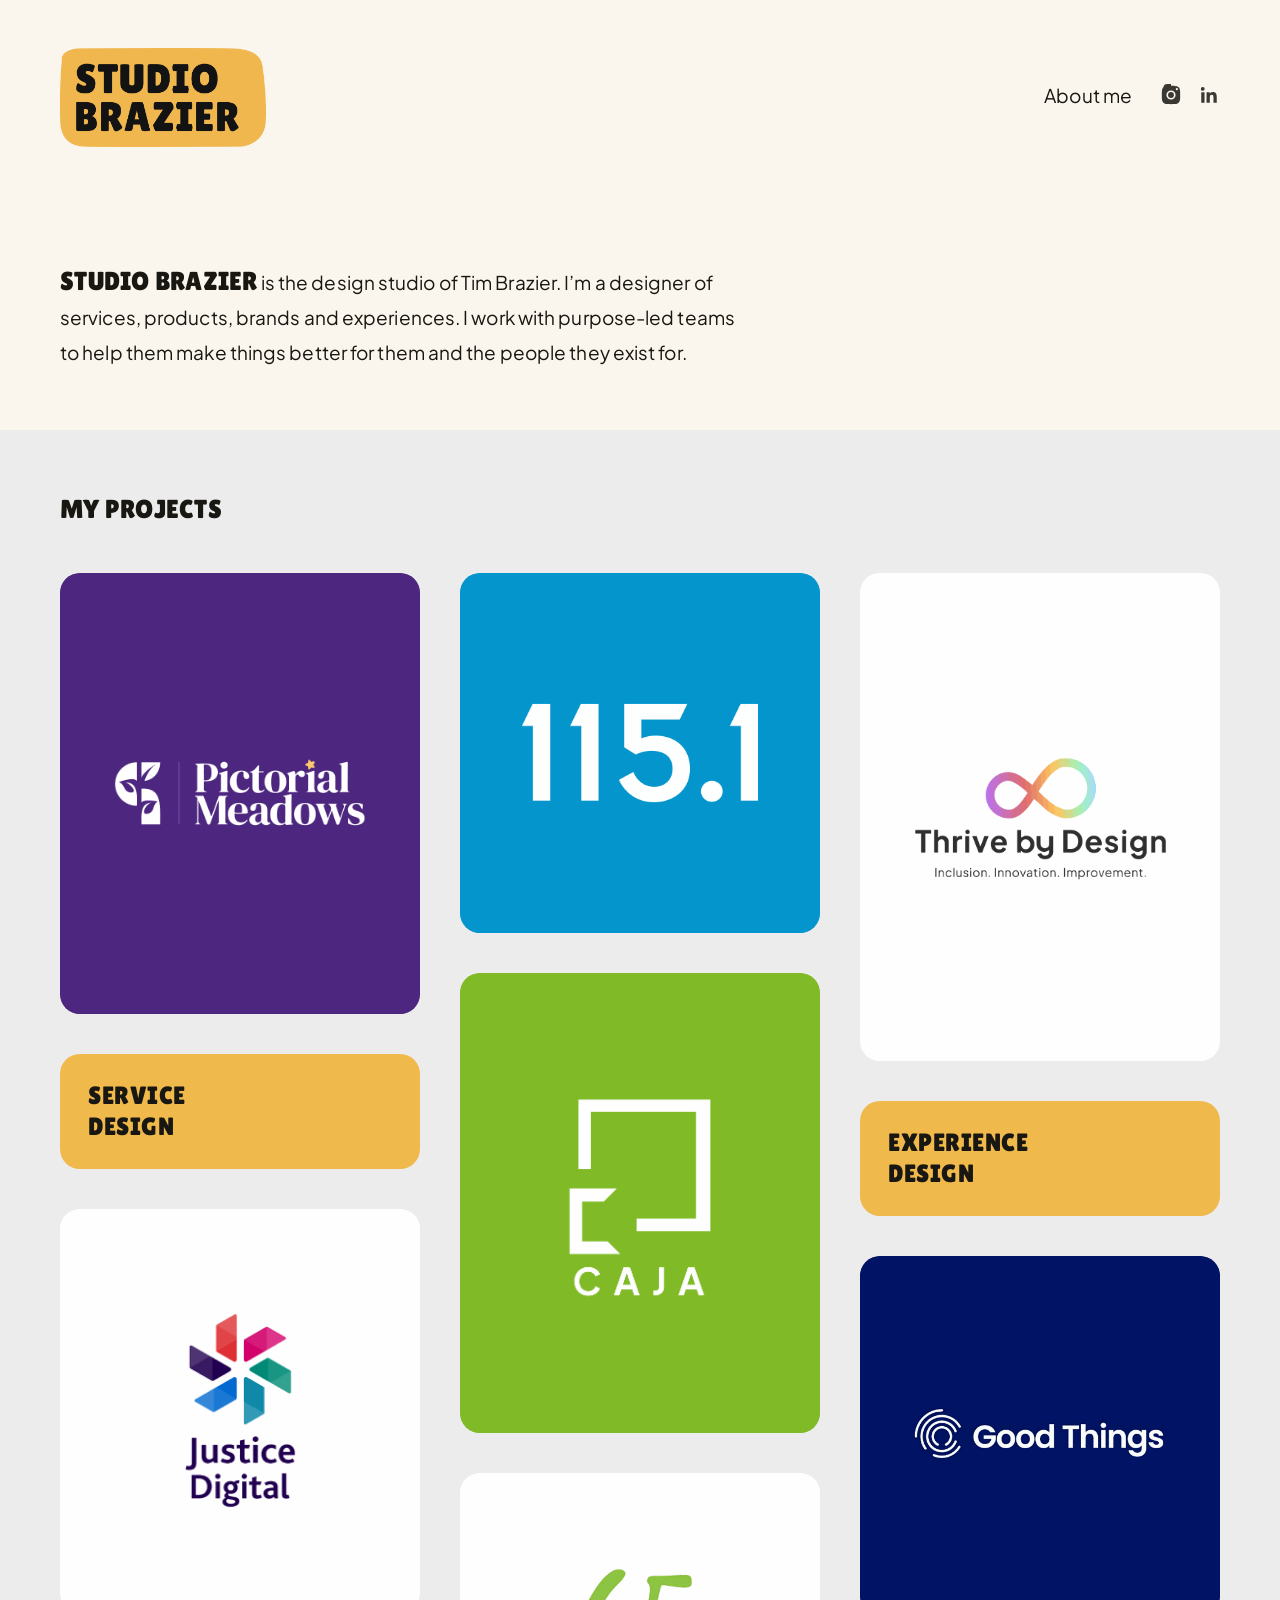
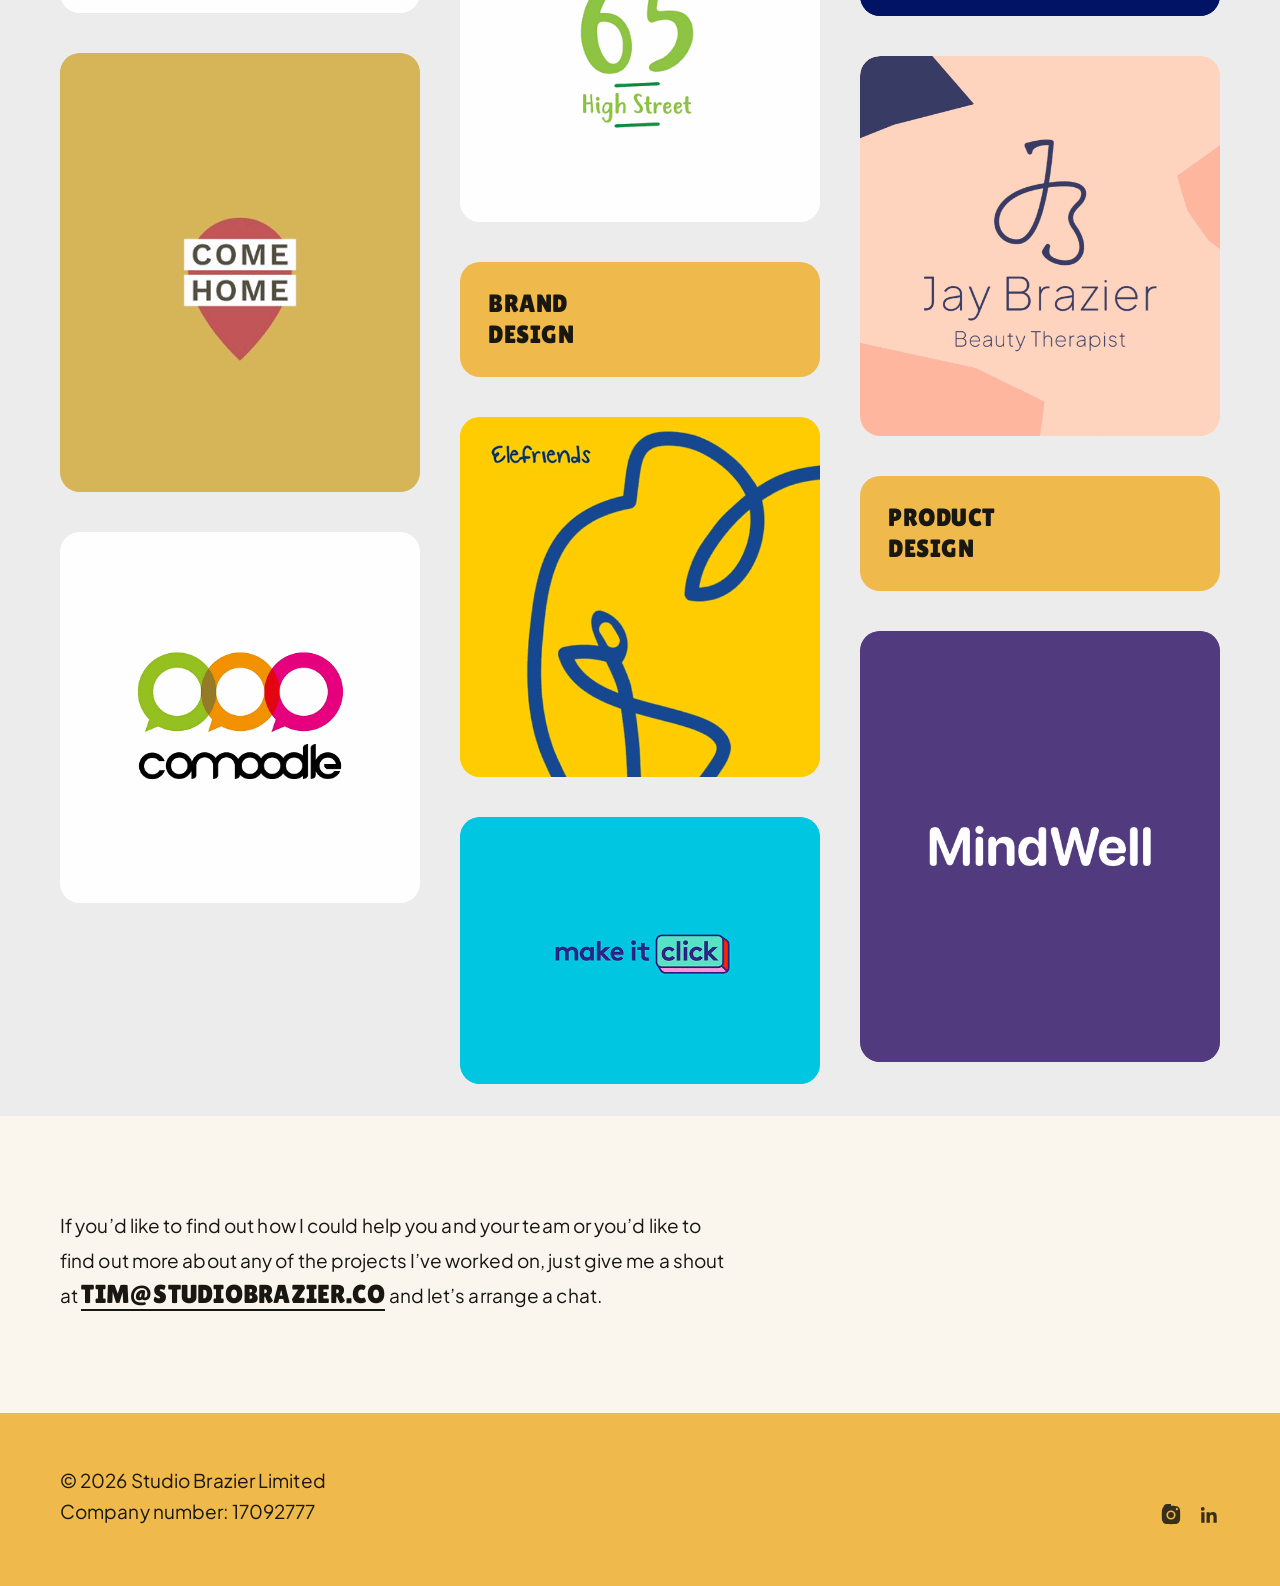
==== index.html @ 9277398f "Add Instagram and LinkedIn links to the header and footer Icon-only links to instagram.com/studiobra" ====
<!DOCTYPE html>
<html lang="en-GB">
<head>
<meta charset="utf-8">
<meta name="viewport" content="width=device-width, initial-scale=1">
<title>Studio Brazier — Design studio of Tim Brazier</title>
<meta name="description" content="Studio Brazier is the design studio of Tim Brazier, a designer of services, products, brands and experiences working with purpose-led teams.">
<link rel="icon" href="assets/favicon.svg" type="image/svg+xml">
<meta name="theme-color" content="#efb94b">

<meta property="og:type" content="website">
<meta property="og:title" content="Studio Brazier — Design studio of Tim Brazier">
<meta property="og:description" content="Design of services, products, brands and experiences for purpose-led teams.">
<meta name="twitter:card" content="summary_large_image">

<link rel="preload" href="assets/fonts/plus-jakarta-sans-latin.woff2" as="font" type="font/woff2" crossorigin>
<link rel="preload" href="assets/fonts/lilita-one-latin.woff2" as="font" type="font/woff2" crossorigin>
<link rel="stylesheet" href="assets/css/styles.css">
</head>
<body>

<a class="skip-link" href="#main">Skip to content</a>

<header class="site-header">
  <div class="container site-header__inner">
    <a class="logo" href="index.html">
      <img src="assets/img/studio-brazier-logo.png" alt="Studio Brazier — home"
           width="1494" height="716">
    </a>
    <nav class="site-nav" aria-label="Primary">
      <a href="about.html">About me</a>
      <span class="social-links">
      <a class="social-link" href="https://instagram.com/studiobrazier" target="_blank" rel="noopener noreferrer" aria-label="Studio Brazier on Instagram">
        <svg viewBox="0 0 24 24" aria-hidden="true" focusable="false"><path d="M12 2c2.72 0 3.06.01 4.12.06 1.06.05 1.79.22 2.43.47.66.25 1.22.6 1.77 1.15.5.5.9 1.11 1.15 1.77.25.64.42 1.37.47 2.43.05 1.06.06 1.4.06 4.12s-.01 3.06-.06 4.12c-.05 1.06-.22 1.79-.47 2.43a4.9 4.9 0 0 1-1.15 1.77c-.5.5-1.11.9-1.77 1.15-.64.25-1.37.42-2.43.47-1.06.05-1.4.06-4.12.06s-3.06-.01-4.12-.06c-1.06-.05-1.79-.22-2.43-.47a4.9 4.9 0 0 1-1.77-1.15 4.9 4.9 0 0 1-1.15-1.77c-.25-.64-.42-1.37-.47-2.43C2.01 15.06 2 14.72 2 12s.01-3.06.06-4.12c.05-1.06.22-1.79.47-2.43.25-.66.6-1.22 1.15-1.77A4.9 4.9 0 0 1 5.45.53C6.09.28 6.82.11 7.88.06 8.94.01 9.28 0 12 0zm0 5a5 5 0 1 0 0 10 5 5 0 0 0 0-10zm0 8.2a3.2 3.2 0 1 1 0-6.4 3.2 3.2 0 0 1 0 6.4zM18.4 4.4a1.2 1.2 0 1 0 0 2.4 1.2 1.2 0 0 0 0-2.4z"/></svg>
      </a>
      <a class="social-link" href="https://www.linkedin.com/company/studiobrazier" target="_blank" rel="noopener noreferrer" aria-label="Studio Brazier on LinkedIn">
        <svg viewBox="0 0 24 24" aria-hidden="true" focusable="false"><path d="M20.45 20.45h-3.56v-5.57c0-1.33-.02-3.03-1.85-3.03-1.86 0-2.15 1.45-2.15 2.94v5.66H9.34V9h3.41v1.56h.05c.48-.9 1.64-1.85 3.37-1.85 3.6 0 4.27 2.37 4.27 5.46v6.28zM5.34 7.43a2.07 2.07 0 1 1 0-4.13 2.07 2.07 0 0 1 0 4.13zM7.11 20.45H3.56V9h3.55v11.45z"/></svg>
      </a>
      </span>
    </nav>
  </div>
</header>

<main id="main">

  <section class="intro">
    <div class="container">
      <p>
        <span class="name">Studio Brazier</span> is the design studio of Tim Brazier. I&rsquo;m a designer of
        services, products, brands and experiences. I work with purpose-led teams
        to help them make things better for them and the people they exist for.
      </p>
    </div>
  </section>

  <section class="work" aria-labelledby="work-heading">
    <div class="container">
      <h2 class="section-label" id="work-heading">My projects</h2>

      <div class="grid">

        <!-- Column one -->
        <article class="tile tile--pictorial-meadows">
          <div class="tile__media">
            <img src="assets/img/projects/pictorial-meadows.png" alt="Pictorial Meadows" width="880" height="1078" loading="lazy">
          </div>
          <div class="tile__panel" id="panel-pictorial-meadows">
            <div>
              <h3 class="tile__title">Pictorial Meadows</h3>
              <p class="tile__desc">Designing and building 3 new translated websites to showcase the Pictorial Meadows seed and turf products across Europe.</p>
            </div>
            <span class="tile__tag">Product design</span>
          </div>
          <button class="tile__toggle" type="button" aria-expanded="false" aria-controls="panel-pictorial-meadows">
            <span class="visually-hidden">Show details for Pictorial Meadows</span>
          </button>
        </article>

        <div class="category">Service<br>design</div>

        <article class="tile tile--justice-digital">
          <div class="tile__media">
            <img src="assets/img/projects/justice-digital.png" alt="Justice Digital" width="732" height="821" loading="lazy">
          </div>
          <div class="tile__panel" id="panel-justice-digital">
            <div>
              <h3 class="tile__title">Justice Digital</h3>
              <p class="tile__desc">Working with both the Prison and Probation Digital Teams on the Probation Reform Programme.</p>
            </div>
            <span class="tile__tag">Service design</span>
          </div>
          <button class="tile__toggle" type="button" aria-expanded="false" aria-controls="panel-justice-digital">
            <span class="visually-hidden">Show details for Justice Digital</span>
          </button>
        </article>

        <article class="tile tile--come-home">
          <div class="tile__media">
            <img src="assets/img/projects/come-home.png" alt="Come Home, South Yorkshire Housing Association" width="468" height="546" loading="lazy">
          </div>
          <div class="tile__panel" id="panel-come-home">
            <div>
              <h3 class="tile__title">South Yorkshire Housing Association</h3>
              <p class="tile__desc">Redesigning tenant facing services while making them available online.</p>
            </div>
            <span class="tile__tag">Service design</span>
          </div>
          <button class="tile__toggle" type="button" aria-expanded="false" aria-controls="panel-come-home">
            <span class="visually-hidden">Show details for South Yorkshire Housing Association</span>
          </button>
        </article>

        <article class="tile tile--comoodle">
          <div class="tile__media">
            <img src="assets/img/projects/comoodle.png" alt="Comoodle" width="523" height="539" loading="lazy">
          </div>
          <div class="tile__panel" id="panel-comoodle">
            <div>
              <h3 class="tile__title">Comoodle</h3>
              <p class="tile__desc">Creating a place for community organisations to share their stuff, space &amp; skills with each other.</p>
            </div>
            <span class="tile__tag">Service design</span>
          </div>
          <button class="tile__toggle" type="button" aria-expanded="false" aria-controls="panel-comoodle">
            <span class="visually-hidden">Show details for Comoodle</span>
          </button>
        </article>

        <!-- Column two -->
        <article class="tile tile--one-one-five" data-col-start>
          <div class="tile__media">
            <img src="assets/img/projects/one-one-five.png" alt="115.1" width="1024" height="1024" loading="lazy">
          </div>
          <div class="tile__panel" id="panel-one-one-five">
            <div>
              <h3 class="tile__title">115.1</h3>
              <p class="tile__desc">Designing and managing the delivery of an app supporting international work.</p>
            </div>
            <span class="tile__tag">Product design</span>
          </div>
          <button class="tile__toggle" type="button" aria-expanded="false" aria-controls="panel-one-one-five">
            <span class="visually-hidden">Show details for 115.1</span>
          </button>
        </article>

        <article class="tile tile--caja">
          <div class="tile__media">
            <img src="assets/img/projects/caja.png" alt="CAJA" width="741" height="947" loading="lazy">
          </div>
          <div class="tile__panel" id="panel-caja">
            <div>
              <h3 class="tile__title">CAJA</h3>
              <p class="tile__desc">Designing behaviourally informed service improvement across the health, education and private sectors.</p>
            </div>
            <span class="tile__tag">Service design</span>
          </div>
          <button class="tile__toggle" type="button" aria-expanded="false" aria-controls="panel-caja">
            <span class="visually-hidden">Show details for CAJA</span>
          </button>
        </article>

        <article class="tile tile--sixty-five">
          <div class="tile__media">
            <img src="assets/img/projects/sixty-five-high-street.png" alt="65 High Street" width="463" height="449" loading="lazy">
          </div>
          <div class="tile__panel" id="panel-sixty-five">
            <div>
              <h3 class="tile__title">65 High Street</h3>
              <p class="tile__desc">Designing a community space to help people connect and improve their health &amp; wellbeing.</p>
            </div>
            <span class="tile__tag">Experience design</span>
          </div>
          <button class="tile__toggle" type="button" aria-expanded="false" aria-controls="panel-sixty-five">
            <span class="visually-hidden">Show details for 65 High Street</span>
          </button>
        </article>

        <div class="category">Brand<br>design</div>

        <article class="tile tile--elefriends">
          <div class="tile__media">
            <img src="assets/img/projects/elefriends.png" alt="Elefriends" width="552" height="552" loading="lazy">
          </div>
          <div class="tile__panel" id="panel-elefriends">
            <div>
              <h3 class="tile__title">Elefriends</h3>
              <p class="tile__desc">(now Side by Side) – Supporting a safe, online space for people to share their feelings and support others who are feeling low.</p>
            </div>
            <span class="tile__tag">Product design</span>
          </div>
          <button class="tile__toggle" type="button" aria-expanded="false" aria-controls="panel-elefriends">
            <span class="visually-hidden">Show details for Elefriends</span>
          </button>
        </article>

        <article class="tile tile--make-it-click">
          <div class="tile__media">
            <img src="assets/img/projects/make-it-click.png" alt="Make it Click" width="564" height="419" loading="lazy">
          </div>
          <div class="tile__panel" id="panel-make-it-click">
            <div>
              <h3 class="tile__title">Make it Click</h3>
              <p class="tile__desc">Designing a service to help people with limited digital skills access online learning resources.</p>
            </div>
            <span class="tile__tag">Service design</span>
          </div>
          <button class="tile__toggle" type="button" aria-expanded="false" aria-controls="panel-make-it-click">
            <span class="visually-hidden">Show details for Make it Click</span>
          </button>
        </article>

        <!-- Column three -->
        <article class="tile tile--thrive" data-col-start>
          <div class="tile__media">
            <img src="assets/img/projects/thrive-by-design.png" alt="Thrive by Design" width="573" height="658" loading="lazy">
          </div>
          <div class="tile__panel" id="panel-thrive">
            <div>
              <h3 class="tile__title">Thrive by Design</h3>
              <p class="tile__desc">Leading the Inclusive Digital Transformation team, improving people’s access to and experience of digitally enabled NHS services.</p>
            </div>
            <span class="tile__tag">Service design</span>
          </div>
          <button class="tile__toggle" type="button" aria-expanded="false" aria-controls="panel-thrive">
            <span class="visually-hidden">Show details for Thrive by Design</span>
          </button>
        </article>

        <div class="category">Experience<br>design</div>

        <article class="tile tile--good-things">
          <div class="tile__media">
            <img src="assets/img/projects/good-things.png" alt="Good Things Foundation" width="622" height="622" loading="lazy">
          </div>
          <div class="tile__panel" id="panel-good-things">
            <div>
              <h3 class="tile__title">Good Things Foundation</h3>
              <p class="tile__desc">Leading the Service Design Team, supporting people to gain the access, skills and confidence needed to engage with digital health services.</p>
            </div>
            <span class="tile__tag">Service design</span>
          </div>
          <button class="tile__toggle" type="button" aria-expanded="false" aria-controls="panel-good-things">
            <span class="visually-hidden">Show details for Good Things Foundation</span>
          </button>
        </article>

        <article class="tile tile--jay-brazier">
          <div class="tile__media">
            <img src="assets/img/projects/jay-brazier.png" alt="Jay Brazier Beauty" width="730" height="646" loading="lazy">
          </div>
          <div class="tile__panel" id="panel-jay-brazier">
            <div>
              <h3 class="tile__title">Jay Brazier Beauty</h3>
              <p class="tile__desc">Designing a brand &amp; visual identity for my wife’s new freelance health and beauty business.</p>
            </div>
            <span class="tile__tag">Brand design</span>
          </div>
          <button class="tile__toggle" type="button" aria-expanded="false" aria-controls="panel-jay-brazier">
            <span class="visually-hidden">Show details for Jay Brazier Beauty</span>
          </button>
        </article>

        <div class="category">Product<br>design</div>

        <article class="tile tile--mindwell">
          <div class="tile__media">
            <img src="assets/img/projects/mindwell.png" alt="MindWell" width="570" height="682" loading="lazy">
          </div>
          <div class="tile__panel" id="panel-mindwell">
            <div>
              <h3 class="tile__title">MindWell</h3>
              <p class="tile__desc">Making mental health information accessible and inclusive for people living in Leeds.</p>
            </div>
            <span class="tile__tag">Product design</span>
          </div>
          <button class="tile__toggle" type="button" aria-expanded="false" aria-controls="panel-mindwell">
            <span class="visually-hidden">Show details for MindWell</span>
          </button>
        </article>

      </div>
    </div>
  </section>

  <section class="contact">
    <div class="container">
      <p>
        If you&rsquo;d like to find out how I could help you and your team or you&rsquo;d like to
        find out more about any of the projects I&rsquo;ve worked on, just give me a shout
        at <a class="email-link" href="mailto:tim@studiobrazier.co">tim@studiobrazier.co</a> and let&rsquo;s arrange a chat.
      </p>
    </div>
  </section>

</main>

<footer class="site-footer">
  <div class="container">
    <div class="site-footer__inner">
    <p>&copy; <span data-year>2026</span> Studio Brazier Limited<br>Company number: 17092777</p>
      <span class="social-links">
      <a class="social-link" href="https://instagram.com/studiobrazier" target="_blank" rel="noopener noreferrer" aria-label="Studio Brazier on Instagram">
        <svg viewBox="0 0 24 24" aria-hidden="true" focusable="false"><path d="M12 2c2.72 0 3.06.01 4.12.06 1.06.05 1.79.22 2.43.47.66.25 1.22.6 1.77 1.15.5.5.9 1.11 1.15 1.77.25.64.42 1.37.47 2.43.05 1.06.06 1.4.06 4.12s-.01 3.06-.06 4.12c-.05 1.06-.22 1.79-.47 2.43a4.9 4.9 0 0 1-1.15 1.77c-.5.5-1.11.9-1.77 1.15-.64.25-1.37.42-2.43.47-1.06.05-1.4.06-4.12.06s-3.06-.01-4.12-.06c-1.06-.05-1.79-.22-2.43-.47a4.9 4.9 0 0 1-1.77-1.15 4.9 4.9 0 0 1-1.15-1.77c-.25-.64-.42-1.37-.47-2.43C2.01 15.06 2 14.72 2 12s.01-3.06.06-4.12c.05-1.06.22-1.79.47-2.43.25-.66.6-1.22 1.15-1.77A4.9 4.9 0 0 1 5.45.53C6.09.28 6.82.11 7.88.06 8.94.01 9.28 0 12 0zm0 5a5 5 0 1 0 0 10 5 5 0 0 0 0-10zm0 8.2a3.2 3.2 0 1 1 0-6.4 3.2 3.2 0 0 1 0 6.4zM18.4 4.4a1.2 1.2 0 1 0 0 2.4 1.2 1.2 0 0 0 0-2.4z"/></svg>
      </a>
      <a class="social-link" href="https://www.linkedin.com/company/studiobrazier" target="_blank" rel="noopener noreferrer" aria-label="Studio Brazier on LinkedIn">
        <svg viewBox="0 0 24 24" aria-hidden="true" focusable="false"><path d="M20.45 20.45h-3.56v-5.57c0-1.33-.02-3.03-1.85-3.03-1.86 0-2.15 1.45-2.15 2.94v5.66H9.34V9h3.41v1.56h.05c.48-.9 1.64-1.85 3.37-1.85 3.6 0 4.27 2.37 4.27 5.46v6.28zM5.34 7.43a2.07 2.07 0 1 1 0-4.13 2.07 2.07 0 0 1 0 4.13zM7.11 20.45H3.56V9h3.55v11.45z"/></svg>
      </a>
      </span>
    </div>
  </div>
</footer>

<script src="assets/js/main.js" defer></script>
</body>
</html>
---- assets/css/styles.css ----
/* ==========================================================================
   Studio Brazier — styles
   Design tokens first, then layout, then components.
   ========================================================================== */

/* Self-hosted webfonts, so the site makes no third-party requests.
   Plus Jakarta Sans — body text, variable 200–800. SIL OFL 1.1.
   Lilita One — display, a single weight (400) only. SIL OFL 1.1.
   Licences in assets/fonts/. */
@font-face {
  font-family: "Plus Jakarta Sans";
  font-style: normal;
  font-weight: 200 800;
  font-display: swap;
  src: url("../fonts/plus-jakarta-sans-latin.woff2") format("woff2");
  unicode-range: U+0000-00FF, U+0131, U+0152-0153, U+02BB-02BC, U+02C6, U+02DA,
    U+02DC, U+0304, U+0308, U+0329, U+2000-206F, U+20AC, U+2122, U+2191, U+2193,
    U+2212, U+2215, U+FEFF, U+FFFD;
}
@font-face {
  font-family: "Plus Jakarta Sans";
  font-style: normal;
  font-weight: 200 800;
  font-display: swap;
  src: url("../fonts/plus-jakarta-sans-latin-ext.woff2") format("woff2");
  unicode-range: U+0100-02BA, U+02BD-02C5, U+02C7-02CC, U+02CE-02D7, U+02DD-02FF,
    U+0304, U+0308, U+0329, U+1D00-1DBF, U+1E00-1E9F, U+1EF2-1EFF, U+2020,
    U+20A0-20AB, U+20AD-20C0, U+2113, U+2C60-2C7F, U+A720-A7FF;
}
@font-face {
  font-family: "Lilita One";
  font-style: normal;
  font-weight: 400;
  font-display: swap;
  src: url("../fonts/lilita-one-latin.woff2") format("woff2");
  unicode-range: U+0000-00FF, U+0131, U+0152-0153, U+02BB-02BC, U+02C6, U+02DA,
    U+02DC, U+0304, U+0308, U+0329, U+2000-206F, U+20AC, U+2122, U+2191, U+2193,
    U+2212, U+2215, U+FEFF, U+FFFD;
}
@font-face {
  font-family: "Lilita One";
  font-style: normal;
  font-weight: 400;
  font-display: swap;
  src: url("../fonts/lilita-one-latin-ext.woff2") format("woff2");
  unicode-range: U+0100-02BA, U+02BD-02C5, U+02C7-02CC, U+02CE-02D7, U+02DD-02FF,
    U+0304, U+0308, U+0329, U+1D00-1DBF, U+1E00-1E9F, U+1EF2-1EFF, U+2020,
    U+20A0-20AB, U+20AD-20C0, U+2113, U+2C60-2C7F, U+A720-A7FF;
}

:root {
  /* Colour */
  --cream: #faf6ee;
  --grey: #ececec;
  --amber: #efb94b;
  --ink: #191712;
  --ink-soft: #4a463d;
  --overlay: rgba(35, 33, 30, 0.94);
  --white: #ffffff;

  /* Type */
  --font-display: "Lilita One", "Arial Black", "Helvetica Neue", sans-serif;
  --font-body: "Plus Jakarta Sans", "Helvetica Neue", Helvetica, Arial, sans-serif;

  /* Layout */
  --container: 1160px;
  --gutter: 40px;
  --grid-gap: 40px;
  --radius: 20px;
  --radius-sm: 10px;

  /* Motion */
  --ease: cubic-bezier(0.22, 0.61, 0.36, 1);
}

*,
*::before,
*::after { box-sizing: border-box; }

html { -webkit-text-size-adjust: 100%; }

body {
  margin: 0;
  /* Keep the footer at the bottom of the viewport on short pages:
     the body fills the screen and <main> absorbs the spare height. */
  display: flex;
  flex-direction: column;
  min-height: 100vh;
  min-height: 100svh; /* mobile browsers: exclude the collapsing URL bar */
  font-synthesis: none;
  background: var(--cream);
  color: var(--ink);
  font-family: var(--font-body);
  font-size: 19px;
  font-weight: 400;
  line-height: 1.85;
  letter-spacing: 0.005em;
  -webkit-font-smoothing: antialiased;
  text-rendering: optimizeLegibility;
}

img, svg { display: block; max-width: 100%; }

main { flex: 1 0 auto; }

a { color: inherit; }

p { margin: 0 0 1.6em; }
p:last-child { margin-bottom: 0; }

strong, b { font-weight: 700; }

.container {
  width: 100%;
  max-width: calc(var(--container) + var(--gutter) * 2);
  margin-inline: auto;
  padding-inline: var(--gutter);
}

.visually-hidden {
  position: absolute;
  width: 1px; height: 1px;
  margin: -1px; padding: 0;
  overflow: hidden;
  clip: rect(0 0 0 0);
  clip-path: inset(50%);
  white-space: nowrap;
  border: 0;
}

/* Skip link ---------------------------------------------------------------- */
.skip-link {
  position: absolute;
  left: 16px;
  top: -100px;
  z-index: 20;
  padding: 12px 20px;
  background: var(--ink);
  color: var(--white);
  border-radius: var(--radius-sm);
  font-size: 16px;
  font-weight: 700;
  text-decoration: none;
  transition: top 0.2s var(--ease);
}
.skip-link:focus { top: 16px; }

/* Header ------------------------------------------------------------------- */
.site-header {
  padding-block: 48px 0;
  background: var(--cream);
}

.site-header__inner {
  display: flex;
  align-items: center;
  justify-content: space-between;
  gap: 24px;
}

/* The lockup — pill included — is artwork, so the header just sizes it. */
.logo {
  display: inline-block;
  line-height: 0;
  border-radius: var(--radius);
}
.logo img {
  width: 206px;
  height: auto;
  transition: transform 0.2s var(--ease);
}
.logo:hover img { transform: scale(1.03); }
.logo:active img { transform: scale(0.99); }

.site-nav {
  display: flex;
  align-items: center;
  gap: 28px;
}
.site-nav a {
  flex-shrink: 0;
  font-size: 19px;
  text-decoration: none;
  padding-bottom: 2px;
  border-bottom: 2px solid transparent;
  transition: border-color 0.2s var(--ease);
}
.site-nav a:hover,
.site-nav a[aria-current="page"] { border-bottom-color: var(--ink); }

/* Social links — header and footer share these rules. */
.social-links {
  display: flex;
  align-items: center;
  flex-shrink: 0;
  gap: 16px;
}
.social-link {
  display: inline-flex;
  color: inherit;
  opacity: 0.85;
  transition: opacity 0.2s var(--ease);
}
.social-link:hover,
.social-link:focus-visible { opacity: 1; }
.social-link svg {
  width: 22px;
  height: 22px;
  fill: currentColor;
}

/* Focus visibility --------------------------------------------------------- */
:focus-visible {
  outline: 3px solid var(--ink);
  outline-offset: 3px;
}
/* The panel behind the control is near-black, so the ring must be light. */
.tile__toggle:focus-visible {
  outline: 3px solid var(--white);
  outline-offset: -7px;
  border-radius: calc(var(--radius) - 4px);
}

/* Intro -------------------------------------------------------------------- */
.intro {
  background: var(--cream);
  padding-block: 118px 60px;
}
.intro p {
  max-width: 688px;
  font-size: 19px;
}
.intro .name {
  font-family: var(--font-display);
  /* Set larger than the body copy, as in the design. line-height is pinned to 1
     so the taller inline box can't stretch the line it sits on — at 1.35em
     Lilita One's content box is 29px against the paragraph's 35px strut. */
  font-size: 1.35em;
  font-weight: 400;
  line-height: 1;
  letter-spacing: 0.01em;
  text-transform: uppercase;
}

/* Work section ------------------------------------------------------------- */
.work {
  background: var(--grey);
  /* The grid's own bottom margin supplies part of the space beneath it. */
  padding-block: 64px calc(72px - var(--grid-gap));
}

.section-label {
  margin: 0 0 48px;
  font-family: var(--font-display);
  /* Same computed size as .intro .name: 1.35em of the body's 19px. */
  font-size: 1.35em;
  font-weight: 400;
  line-height: 1.2;
  letter-spacing: 0.01em;
  text-transform: uppercase;
}

/* Masonry grid ------------------------------------------------------------- */
/* Masonry, without CSS multi-column.
   column-count fragments its children across "columns" at the engine level,
   and that fragmentation does not reliably coexist with a child (or even
   the column item itself) being promoted to its own GPU compositing
   layer — which every tile's hover transform and hover-panel fade do. In
   testing this showed up two ways depending on what got promoted: tiles
   painted a second time at a pre-fragmentation position after scrolling,
   or a tile's rounded corners failing to clip a composited child. Neither
   is a mistake in a specific rule; the fragmentation model itself is the
   conflict, so no per-element fix holds reliably.
   Instead, assets/js/main.js measures each item's real height and places
   it explicitly on an ordinary grid — a single column of many 1px auto-rows,
   with every item's grid-row and grid-column set directly. No fragments,
   so composited descendants behave like they do everywhere else on the
   page. Without JavaScript this stays a plain single-column block list
   (see .grid below); JS is what turns it into the masonry. */
.grid {
  display: block;
}

.grid > * {
  margin-bottom: var(--grid-gap);
}

.grid.is-masonry {
  display: grid;
  grid-auto-rows: 1px;
  row-gap: 0;
  column-gap: var(--grid-gap);
  /* Grid's default stretch would resize every item to fill its allocated
     track — fatal here, since tracks start as a single 1px auto-row before
     main.js has measured anything and assigned the real span. Items keep
     their own natural height throughout; grid-row only reserves the matching
     vertical space around them. */
  align-items: start;
}

.grid.is-masonry > * {
  margin-bottom: 0;
  min-width: 0;
}

/* Category label card ------------------------------------------------------ */
.category {
  display: flex;
  align-items: center;
  padding: 22px 28px;
  min-height: 115px;
  background: var(--amber);
  border-radius: var(--radius);
  color: var(--ink);
  font-family: var(--font-display);
  font-size: 25px;
  font-weight: 400;
  line-height: 1.25;
  letter-spacing: 0.02em;
  text-transform: uppercase;
}

/* Project tile ------------------------------------------------------------- */
.tile {
  position: relative;
  /* Artwork, hover panel and an invisible ratio spacer share one grid
     cell, so the card is never shorter than its own hover copy: height =
     max(the designed aspect ratio, the panel's content). The ratio lives on
     the spacer, not the tile — aspect-ratio directly on a box with
     overflow: hidden is allowed to clip its content instead of growing. */
  display: grid;
  /* Contain descendants' stacking so composited children can't paint
     outside the card while animating. */
  isolation: isolate;
  /* One column pinned to the card's width — an auto column would size to
     the copy's longest unwrapped line and overflow. */
  grid-template-columns: minmax(0, 1fr);
  width: 100%;
  overflow: hidden;
  border-radius: var(--radius);
  background: var(--white);
  -webkit-tap-highlight-color: transparent;
}

/* Invisible control covering the tile: gives the hover panel keyboard and
   assistive-tech semantics without wrapping the whole card in a button. */
.tile__toggle {
  position: absolute;
  inset: 0;
  z-index: 2;
  appearance: none;
  padding: 0;
  border: 0;
  background: none;
  border-radius: inherit;
  cursor: pointer;
  font: inherit;
  color: inherit;
}

/* The designed proportions, as an invisible first grid item. */
.tile::before {
  content: "";
  grid-area: 1 / 1;
  aspect-ratio: var(--ratio, 1);
}

.tile__media {
  /* A normal, in-flow grid item stacked on the same cell as the ratio
     spacer and the panel — not position: absolute. That combination
     (out-of-flow + clip-path) forces the browser to composite this box on
     its own layer inside a CSS multi-column ancestor, and Chromium's
     layer-raster cache does not reliably invalidate on scroll for that
     case: hovering a tile, scrolling away and back left a stale frame
     painted (an emptied tile here, a stuck hover panel elsewhere), with
     computed styles reporting the correct state throughout — a paint bug,
     not a state bug.
     overflow: hidden alone clips the child during its hover transform, no
     compositing trick required. min-width/height: 0 opt out of this grid
     item's automatic minimum size, which is otherwise the image's
     intrinsic size and would set a floor under the card's height — per
     spec this is already 0 once overflow isn't visible, the explicit
     values just make it unambiguous. */
  grid-area: 1 / 1;
  overflow: hidden;
  border-radius: inherit;
  min-width: 0;
  min-height: 0;
}

/* Each export is a finished tile with its background baked in, so it fills the
   card. The tile ratios come from the design and differ slightly from the
   exports, so `cover` trims the excess — every logo is centred on a flat field,
   which is why the trim never touches artwork. */
.tile__media img {
  width: 100%;
  height: 100%;
  object-fit: cover;
  object-position: center;
  /* The transform below is what gets this element promoted to its own
     compositing layer on hover, and a composited child's own layer is not
     reliably clipped by an ancestor's overflow: hidden alone (this is the
     square-corners-while-hovering bug). Rounding the element itself closes
     that gap regardless of what layer it ends up on — no compositing trick
     on the ancestor required, so it doesn't reintroduce the stale-paint
     scroll bug that trick caused. */
  border-radius: inherit;
  transition: transform 0.45s var(--ease);
}

.tile:hover .tile__media img,
.tile.is-open .tile__media img { transform: scale(1.03); }

/* Hover / tap panel */
.tile__panel {
  grid-area: 1 / 1;
  /* Grid items take z-index without needing position, which is what keeps
     this above the media backdrop despite neither being positioned. */
  z-index: 1;
  /* This element's own opacity transition promotes it to its own
     compositing layer while fading in, and — same as the artwork below —
     a composited layer isn't reliably clipped by the ancestor .tile's
     overflow: hidden alone: without this, the tile's own background color
     shows through the corners while the panel is visible (Chrome/Safari).
     Rounding the panel itself, independent of the ancestor's clip, is
     what actually fixes it. */
  border-radius: inherit;
  display: flex;
  flex-direction: column;
  justify-content: space-between;
  gap: 20px;
  padding: 28px;
  background: var(--overlay);
  color: var(--white);
  opacity: 0;
  visibility: hidden;
  transition: opacity 0.28s var(--ease), visibility 0.28s var(--ease);
}

.tile:hover .tile__panel,
.tile:focus-within .tile__panel,
.tile.is-open .tile__panel {
  opacity: 1;
  visibility: visible;
}

.tile__title {
  margin: 0 0 6px;
  font-family: var(--font-display);
  font-size: 24px;
  font-weight: 400;
  line-height: 1.25;
  letter-spacing: 0.01em;
}

.tile__desc {
  margin: 0;
  font-size: 18px;
  line-height: 1.45;
  color: rgba(255, 255, 255, 0.92);
}

.tile__tag {
  align-self: flex-start;
  padding: 11px 20px;
  background: var(--amber);
  border-radius: var(--radius-sm);
  color: var(--ink);
  font-family: var(--font-display);
  font-size: 17px;
  font-weight: 400;
  line-height: 1.2;
  letter-spacing: 0.03em;
  text-transform: uppercase;
}

/* Tile heights — ratios taken from the design (column width 360px).
   The colour behind each image is sampled from that image's own edge, so
   nothing flashes white while it loads and no seam shows at the corners. */
.tile--pictorial-meadows { --ratio: 360 / 419; background: #4d2680; }
.tile--justice-digital   { --ratio: 360 / 359; background: #ffffff; }
.tile--come-home         { --ratio: 360 / 439; background: #d7b659; }
.tile--comoodle          { --ratio: 360 / 280; background: #ffffff; }

.tile--one-one-five      { --ratio: 360 / 355; background: #0395cc; }
.tile--caja              { --ratio: 360 / 326; background: #80bb27; }
.tile--sixty-five        { --ratio: 360 / 316; background: #ffffff; }
.tile--elefriends        { --ratio: 360 / 356; background: #ffcc00; }
.tile--make-it-click     { --ratio: 360 / 134; background: #00c6e1; }

.tile--thrive            { --ratio: 360 / 488; background: #ffffff; }
.tile--good-things       { --ratio: 360 / 223; background: #001364; }
.tile--jay-brazier       { --ratio: 360 / 380; background: #ffd5bf; }
.tile--mindwell          { --ratio: 360 / 277; background: #513b7e; }

/* Contact ------------------------------------------------------------------ */
.contact {
  background: var(--cream);
  padding-block: 92px 100px;
}
.contact p { max-width: 668px; }

.email-link {
  font-family: var(--font-display);
  /* Set larger than the body copy, as in the design. line-height is pinned to 1
     so the taller inline box can't stretch the line it sits on — at 1.35em
     Lilita One's content box is 29px against the paragraph's 35px strut. */
  font-size: 1.35em;
  font-weight: 400;
  line-height: 1;
  letter-spacing: 0.01em;
  text-transform: uppercase;
  text-decoration: none;
  border-bottom: 2px solid var(--ink);
  white-space: nowrap;
  transition: color 0.2s var(--ease), border-color 0.2s var(--ease);
}
.email-link:hover { color: var(--ink-soft); border-color: var(--ink-soft); }

/* Footer ------------------------------------------------------------------- */
.site-footer {
  background: var(--amber);
  padding-block: 52px 60px;
  color: var(--ink);
}
.site-footer__inner {
  display: flex;
  align-items: flex-end;
  justify-content: space-between;
  flex-wrap: wrap;
  gap: 20px 32px;
}
.site-footer p {
  margin: 0;
  font-size: 19px;
  line-height: 1.6;
}

/* About page --------------------------------------------------------------- */
.about {
  padding-block: 118px 96px;
}
.about__inner {
  display: grid;
  grid-template-columns: minmax(0, 1fr) 390px;
  gap: 50px;
  align-items: start;
}
.about__body p { max-width: 720px; }
.about__body .lede {
  font-family: var(--font-display);
  /* Set larger than the body copy, as in the design. line-height is pinned to 1
     so the taller inline box can't stretch the line it sits on — at 1.35em
     Lilita One's content box is 29px against the paragraph's 35px strut. */
  font-size: 1.35em;
  font-weight: 400;
  line-height: 1;
  letter-spacing: 0.01em;
  text-transform: uppercase;
}
.about__portrait {
  width: 100%;
  height: auto;
  aspect-ratio: 390 / 420;
  object-fit: cover;
}

/* 404 ---------------------------------------------------------------------- */
.error-page { padding-block: 118px 120px; }
.error-page h1 {
  margin: 0 0 16px;
  font-family: var(--font-display);
  font-size: 46px;
  font-weight: 400;
  line-height: 1.1;
  text-transform: uppercase;
}

/* ==========================================================================
   Responsive
   ========================================================================== */

/* Two columns — the column count itself is set by main.js reading this
   breakpoint (kept in sync with --breakpoint-2col below); this block only
   carries the spacing token change. */
@media (max-width: 1060px) {
  :root { --gutter: 36px; --grid-gap: 28px; --breakpoint-2col: 1; }
}

@media (max-width: 900px) {
  body { font-size: 18px; }
  .logo img { width: 182px; }
  .site-header { padding-block: 32px 0; }
  .intro { padding-block: 72px 48px; }
  .work { padding-block: 52px calc(56px - var(--grid-gap)); }
  .contact { padding-block: 68px 72px; }
  .about { padding-block: 72px 72px; }
  .about__inner {
    grid-template-columns: 1fr;
    gap: 40px;
  }
  .about__portrait {
    max-width: 420px;
    aspect-ratio: 390 / 420;
  }
  .site-footer { padding-block: 40px 44px; }
  .site-footer p { font-size: 18px; }
}

/* Single column */
@media (max-width: 640px) {
  :root { --gutter: 22px; --grid-gap: 20px; --radius: 16px; --breakpoint-1col: 1; }
  body { font-size: 17px; line-height: 1.75; }

  .logo img { width: 164px; }
  .site-nav { gap: 18px; }
  .site-nav a { font-size: 17px; }
  .social-links { gap: 12px; }
  .social-link svg { width: 20px; height: 20px; }

  .intro { padding-block: 52px 40px; }
  .section-label { margin-bottom: 28px; }

  .category { min-height: 92px; padding: 18px 22px; font-size: 22px; }

  .error-page h1 { font-size: 34px; }
}

/* The very narrowest supported phones (iPhone SE and similar, ~320px) don't
   have room for the logo plus "About me" plus both icons at the sizes above
   without a few more pixels back. */
@media (max-width: 340px) {
  :root { --gutter: 16px; }
  .logo img { width: 148px; }
  .site-nav { gap: 12px; }
  .social-links { gap: 8px; }
}

@media (prefers-reduced-motion: reduce) {
  *,
  *::before,
  *::after {
    animation-duration: 0.01ms !important;
    animation-iteration-count: 1 !important;
    transition-duration: 0.01ms !important;
    scroll-behavior: auto !important;
  }
}
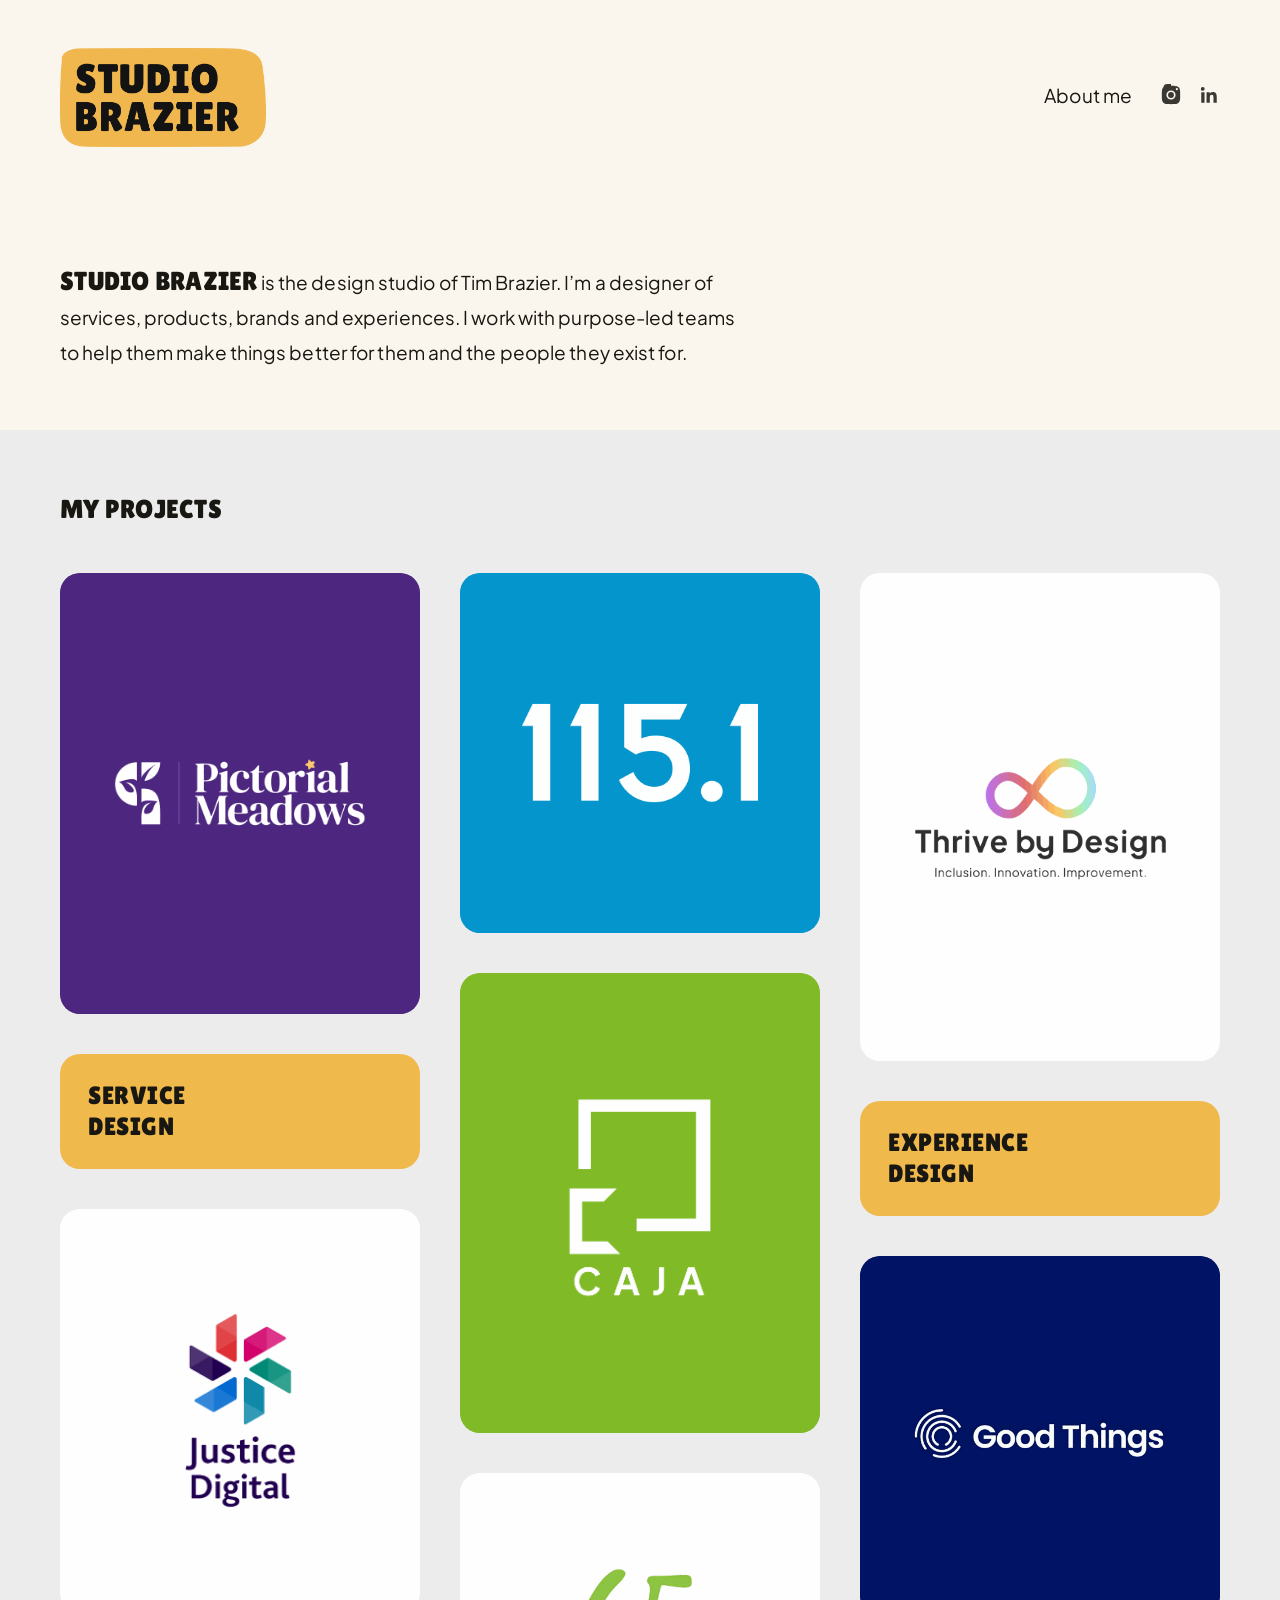
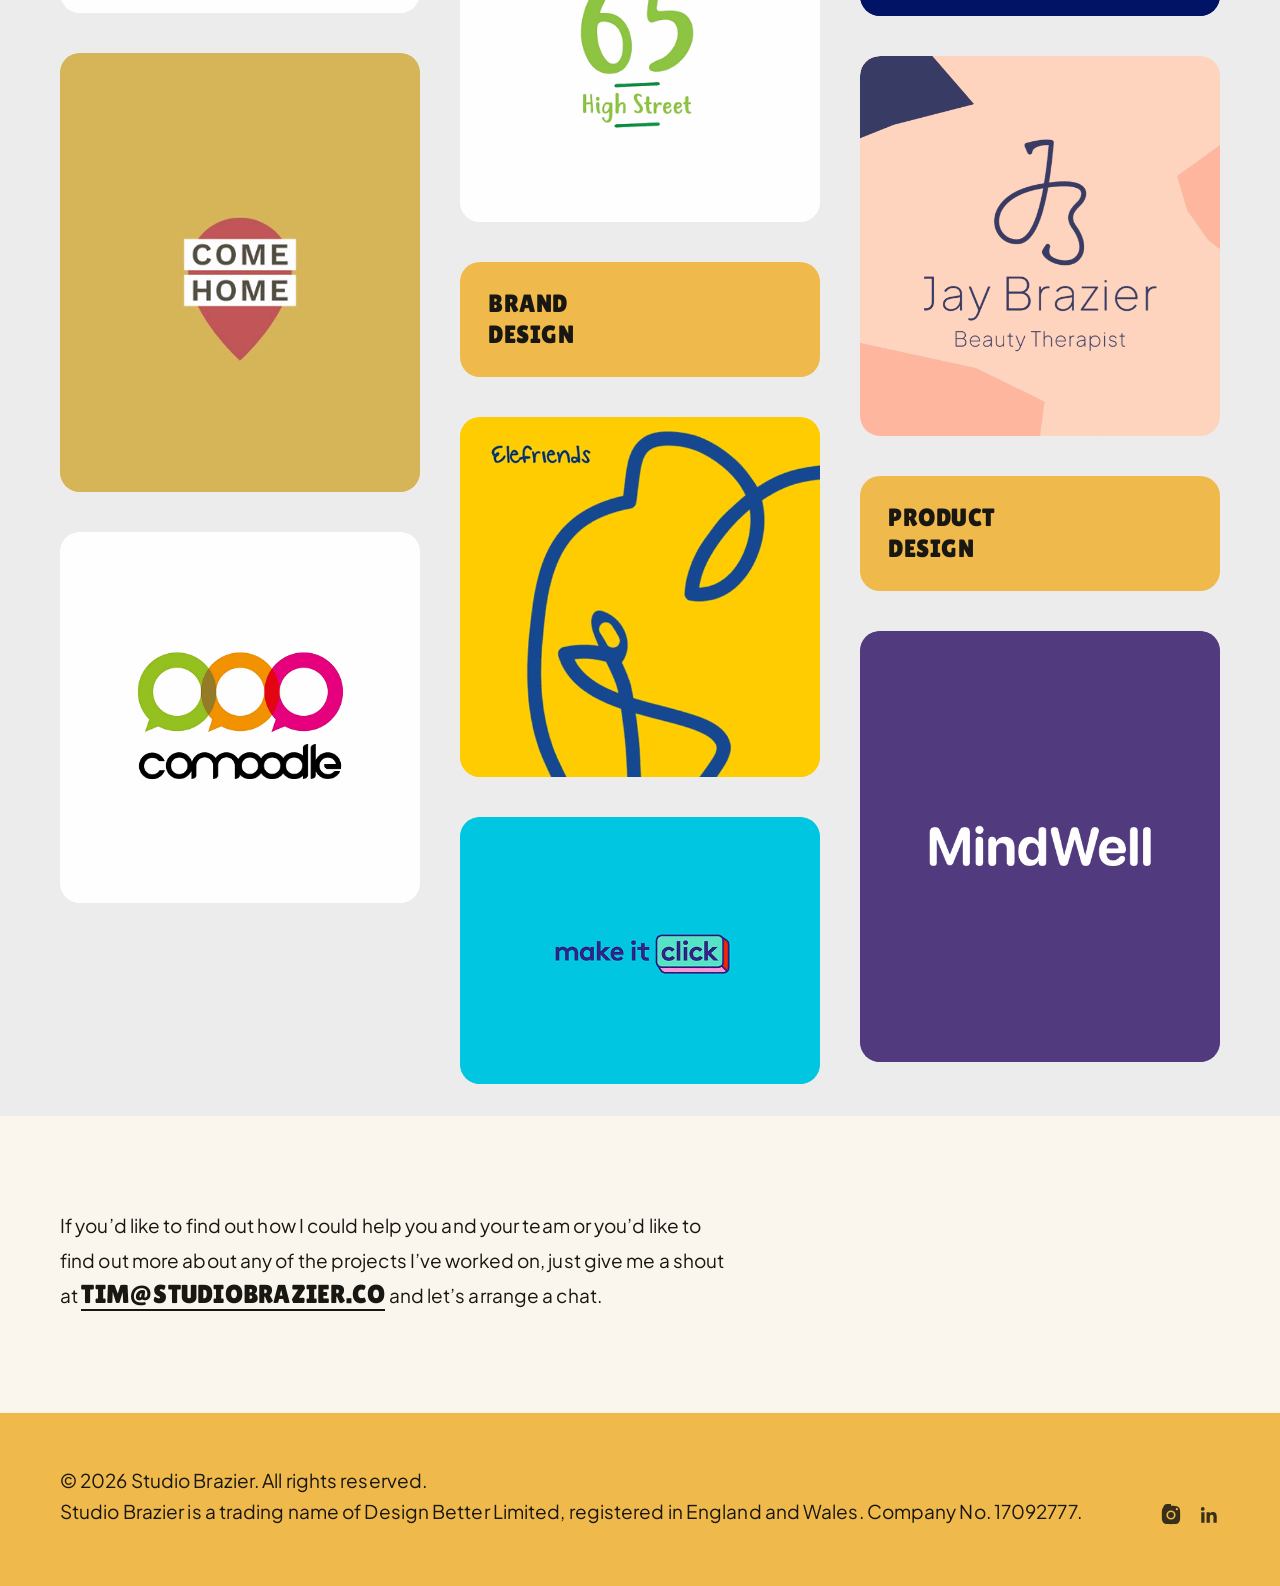
==== commit 8a920468: "Update the footer copyright and trading name notice Replaces "Studio Brazier Limited / Company numbe" ====
--- a/index.html
+++ b/index.html
@@ -297,7 +297,7 @@
 <footer class="site-footer">
   <div class="container">
     <div class="site-footer__inner">
-    <p>&copy; <span data-year>2026</span> Studio Brazier Limited<br>Company number: 17092777</p>
+    <p>&copy; <span data-year>2026</span> Studio Brazier. All rights reserved.<br>Studio Brazier is a trading name of Design Better Limited, registered in England and Wales. Company No. 17092777.</p>
       <span class="social-links">
       <a class="social-link" href="https://instagram.com/studiobrazier" target="_blank" rel="noopener noreferrer" aria-label="Studio Brazier on Instagram">
         <svg viewBox="0 0 24 24" aria-hidden="true" focusable="false"><path d="M12 2c2.72 0 3.06.01 4.12.06 1.06.05 1.79.22 2.43.47.66.25 1.22.6 1.77 1.15.5.5.9 1.11 1.15 1.77.25.64.42 1.37.47 2.43.05 1.06.06 1.4.06 4.12s-.01 3.06-.06 4.12c-.05 1.06-.22 1.79-.47 2.43a4.9 4.9 0 0 1-1.15 1.77c-.5.5-1.11.9-1.77 1.15-.64.25-1.37.42-2.43.47-1.06.05-1.4.06-4.12.06s-3.06-.01-4.12-.06c-1.06-.05-1.79-.22-2.43-.47a4.9 4.9 0 0 1-1.77-1.15 4.9 4.9 0 0 1-1.15-1.77c-.25-.64-.42-1.37-.47-2.43C2.01 15.06 2 14.72 2 12s.01-3.06.06-4.12c.05-1.06.22-1.79.47-2.43.25-.66.6-1.22 1.15-1.77A4.9 4.9 0 0 1 5.45.53C6.09.28 6.82.11 7.88.06 8.94.01 9.28 0 12 0zm0 5a5 5 0 1 0 0 10 5 5 0 0 0 0-10zm0 8.2a3.2 3.2 0 1 1 0-6.4 3.2 3.2 0 0 1 0 6.4zM18.4 4.4a1.2 1.2 0 1 0 0 2.4 1.2 1.2 0 0 0 0-2.4z"/></svg>
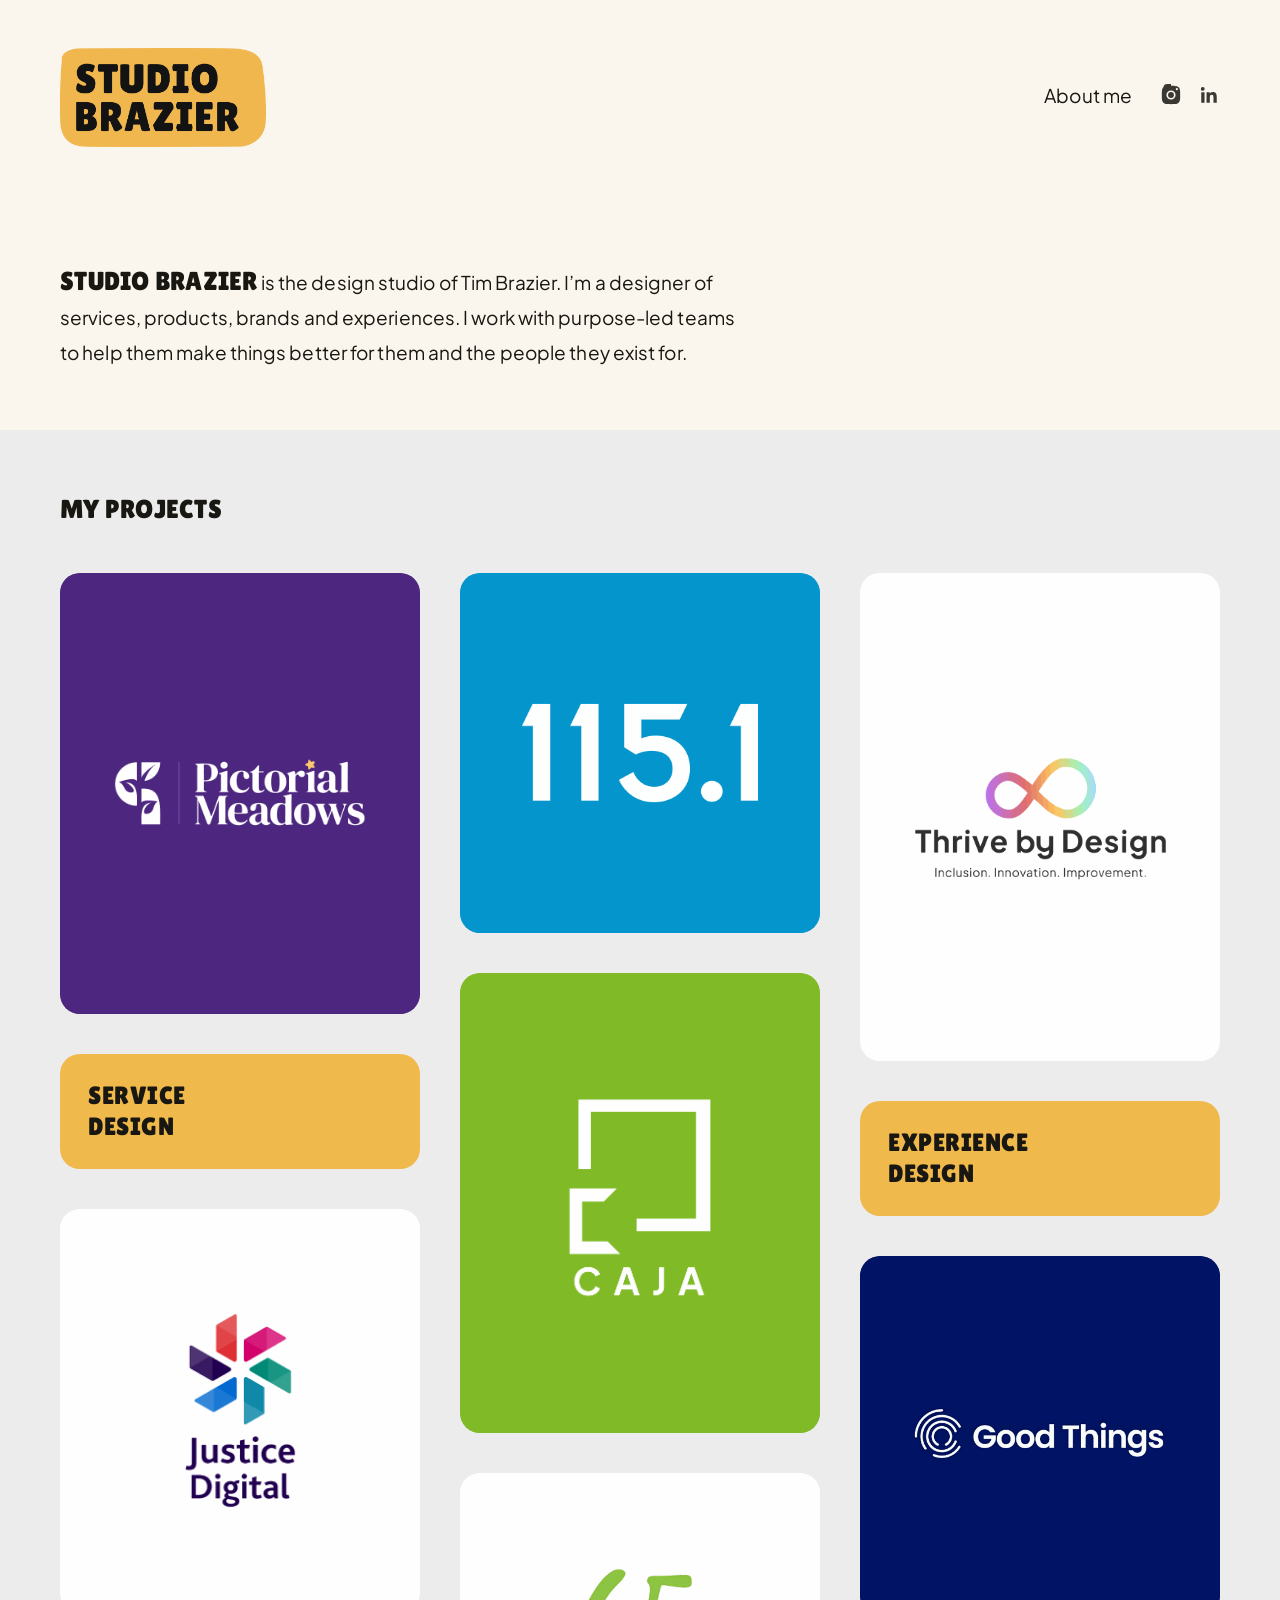
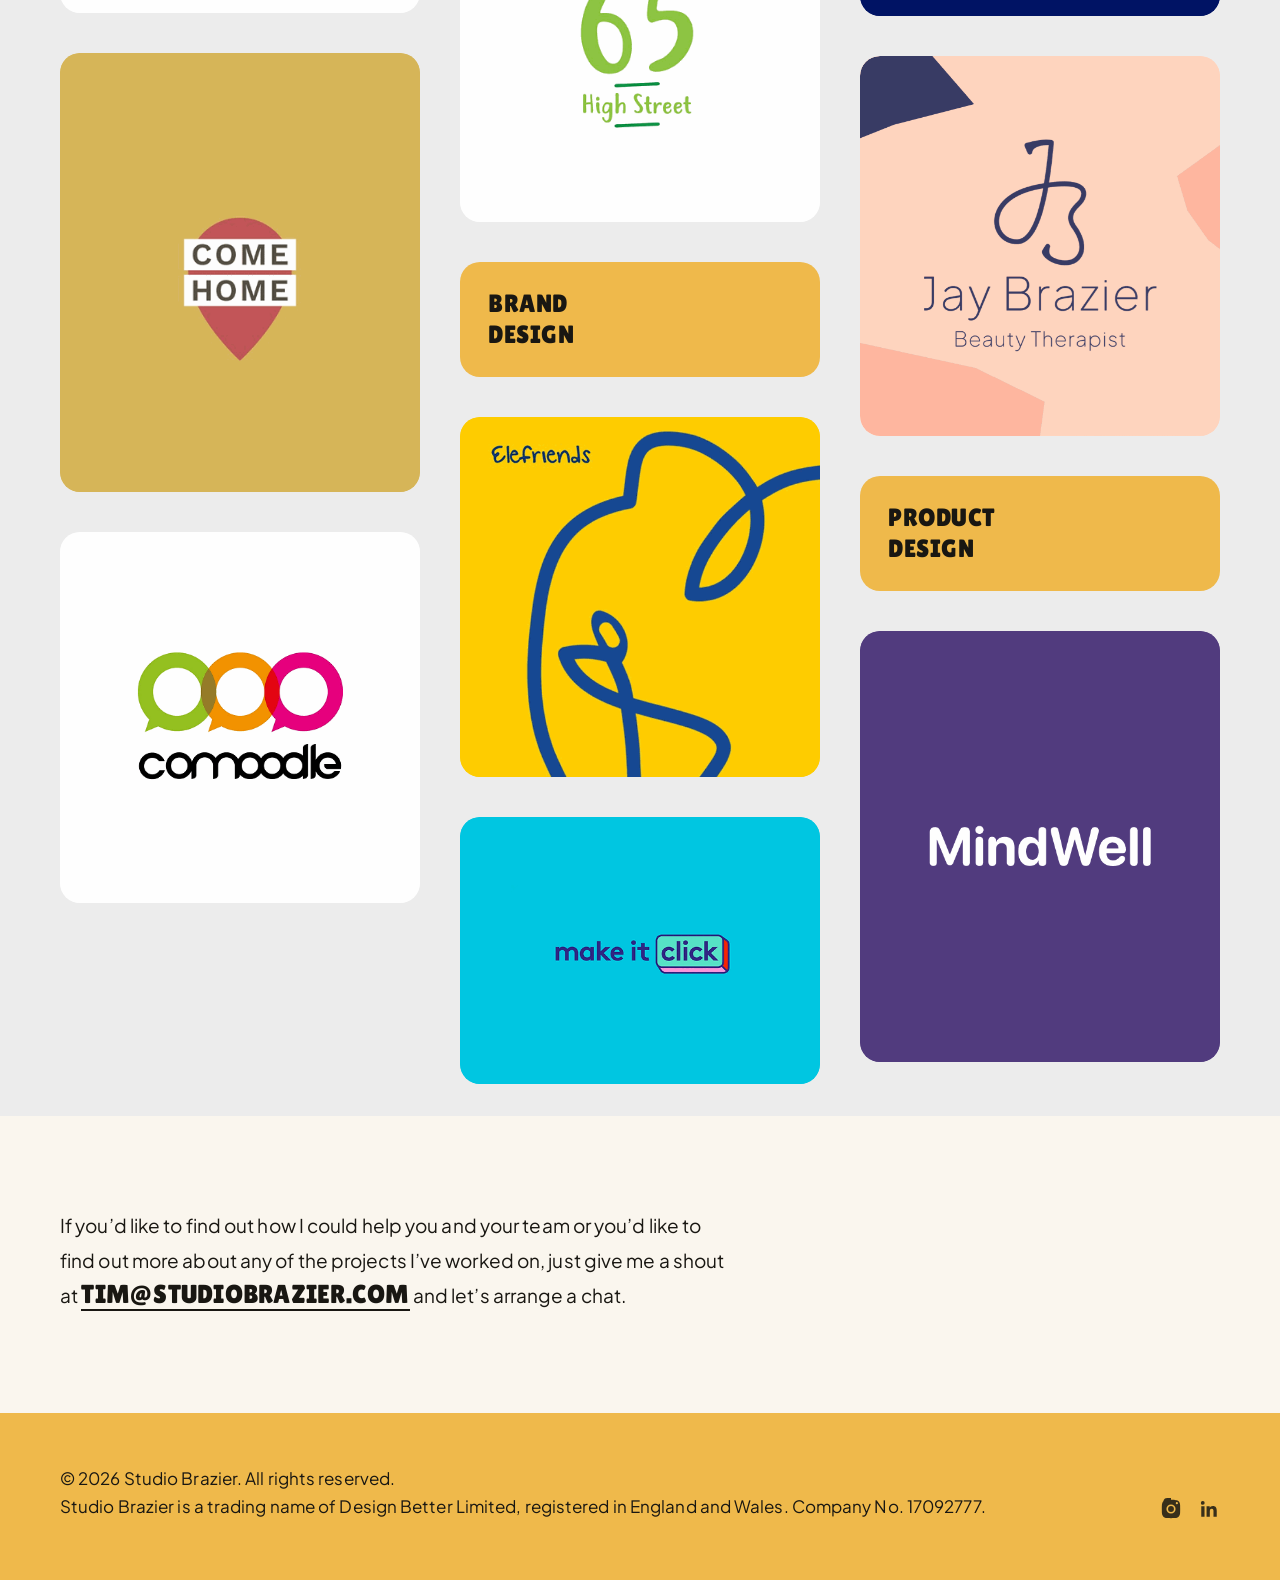
==== commit e427dbcc: "Shrink the footer text and update the contact email to .com Footer copyright/legal text drops from 1" ====
--- a/index.html
+++ b/index.html
@@ -287,7 +287,7 @@
       <p>
         If you&rsquo;d like to find out how I could help you and your team or you&rsquo;d like to
         find out more about any of the projects I&rsquo;ve worked on, just give me a shout
-        at <a class="email-link" href="mailto:tim@studiobrazier.co">tim@studiobrazier.co</a> and let&rsquo;s arrange a chat.
+        at <a class="email-link" href="mailto:tim@studiobrazier.com">tim@studiobrazier.com</a> and let&rsquo;s arrange a chat.
       </p>
     </div>
   </section>
--- a/assets/css/styles.css
+++ b/assets/css/styles.css
@@ -532,7 +532,7 @@
 }
 .site-footer p {
   margin: 0;
-  font-size: 19px;
+  font-size: 17px;
   line-height: 1.6;
 }
 
@@ -604,7 +604,7 @@
     aspect-ratio: 390 / 420;
   }
   .site-footer { padding-block: 40px 44px; }
-  .site-footer p { font-size: 18px; }
+  .site-footer p { font-size: 16px; }
 }
 
 /* Single column */
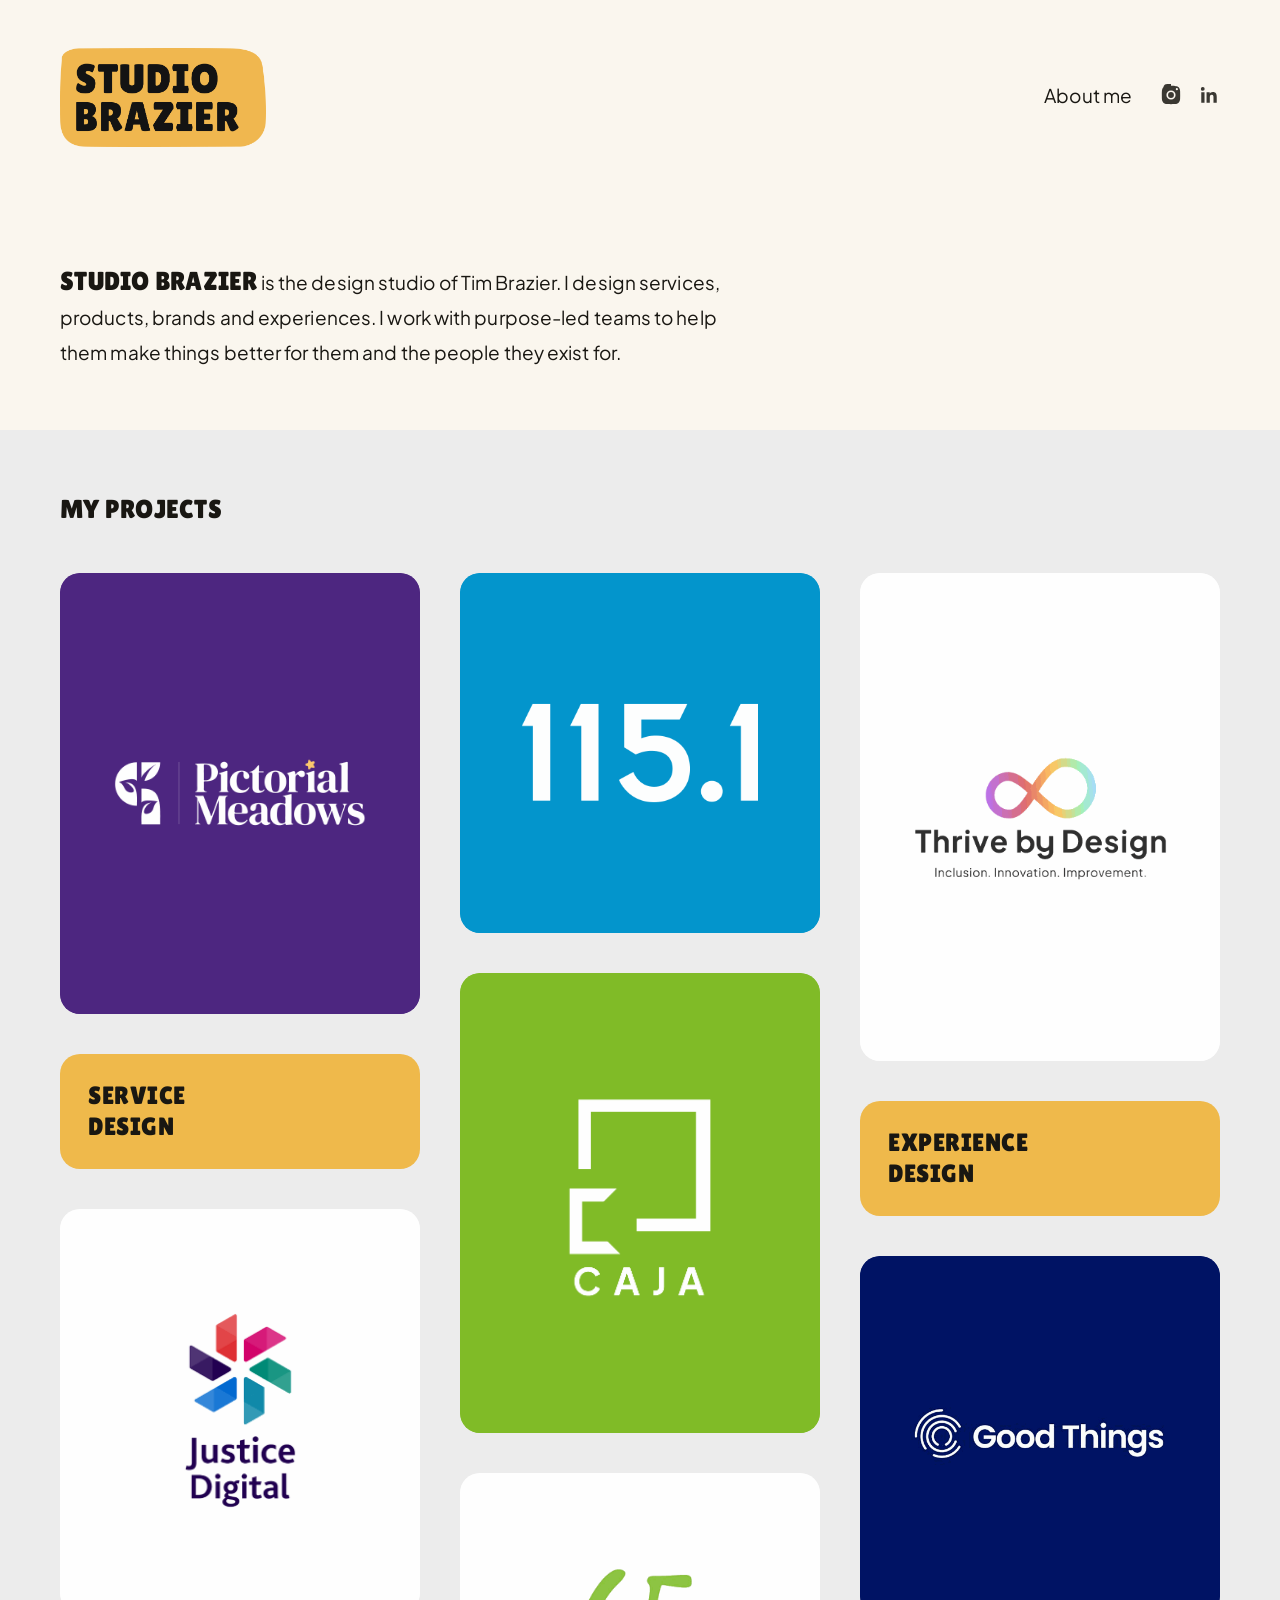
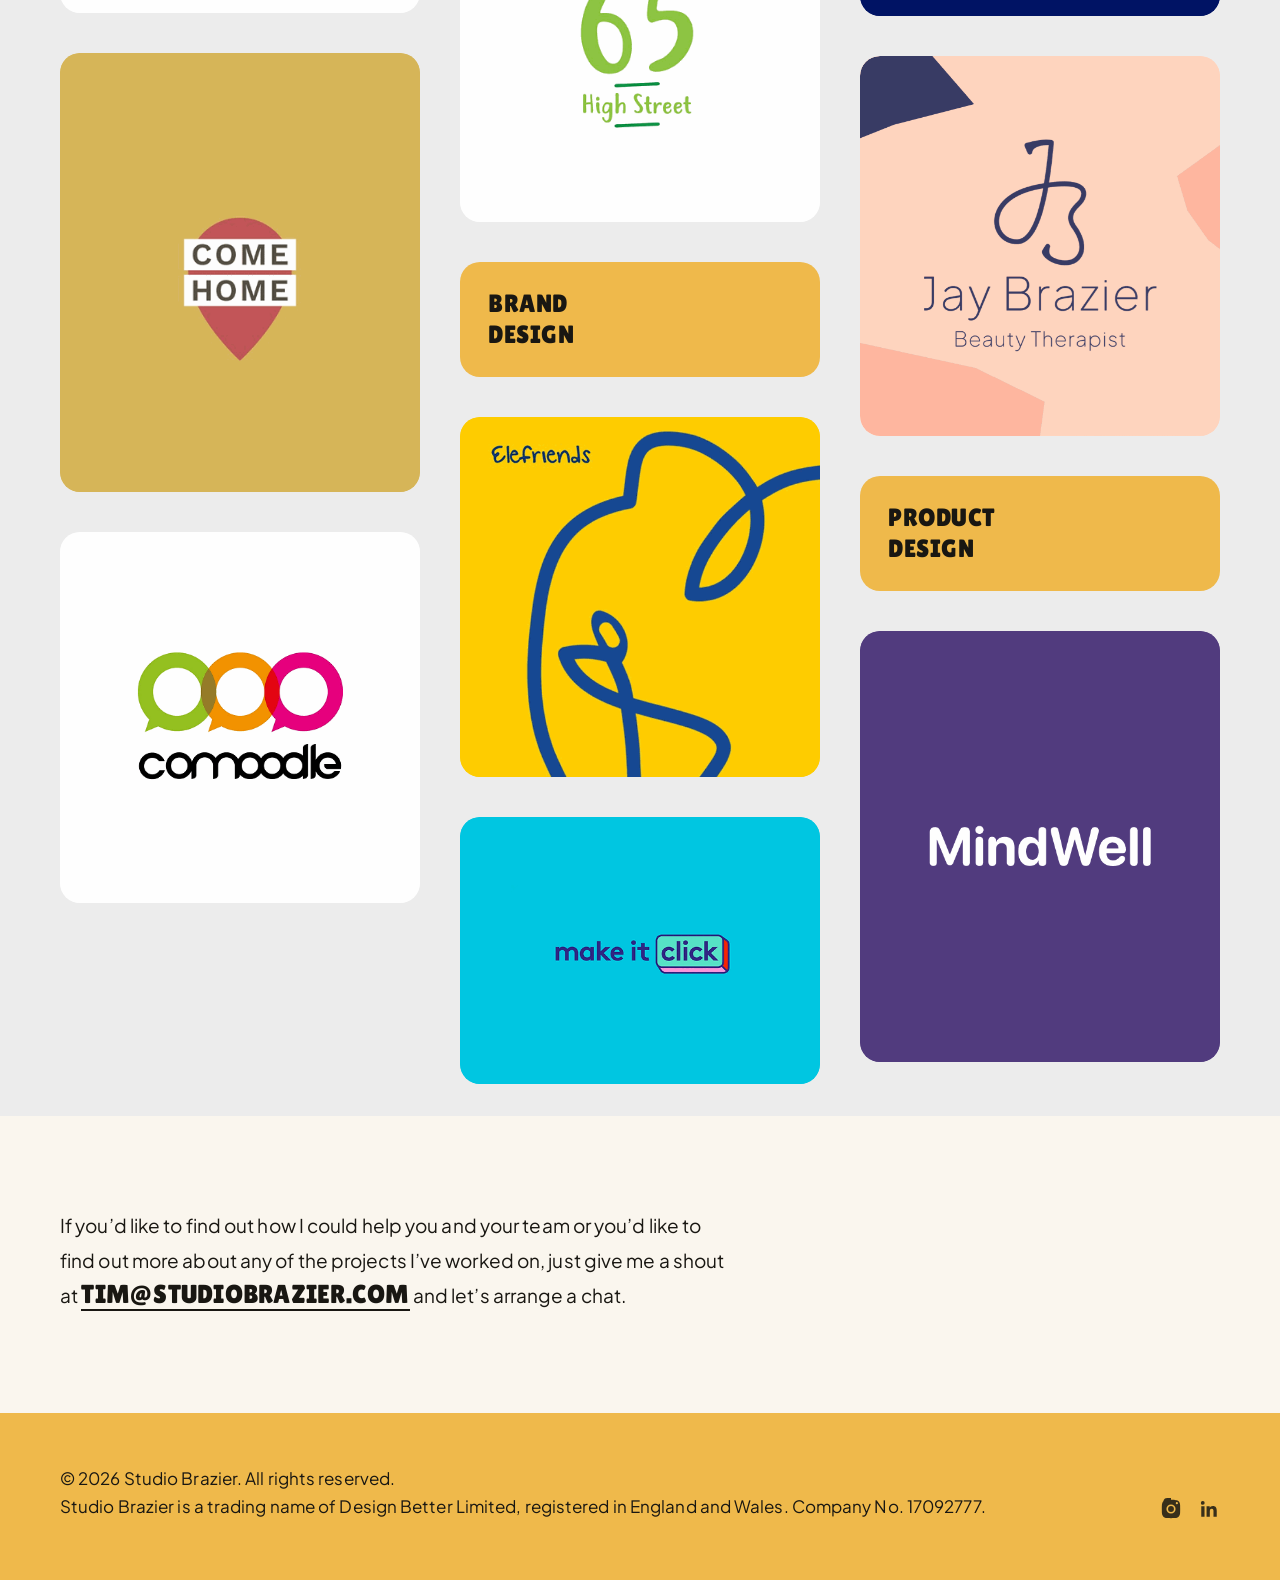
==== commit 9c80861e: "Update homepage intro copy and split the about page lede Homepage: "I'm a designer of" -> "I design"" ====
--- a/index.html
+++ b/index.html
@@ -46,7 +46,7 @@
   <section class="intro">
     <div class="container">
       <p>
-        <span class="name">Studio Brazier</span> is the design studio of Tim Brazier. I&rsquo;m a designer of
+        <span class="name">Studio Brazier</span> is the design studio of Tim Brazier. I design
         services, products, brands and experiences. I work with purpose-led teams
         to help them make things better for them and the people they exist for.
       </p>
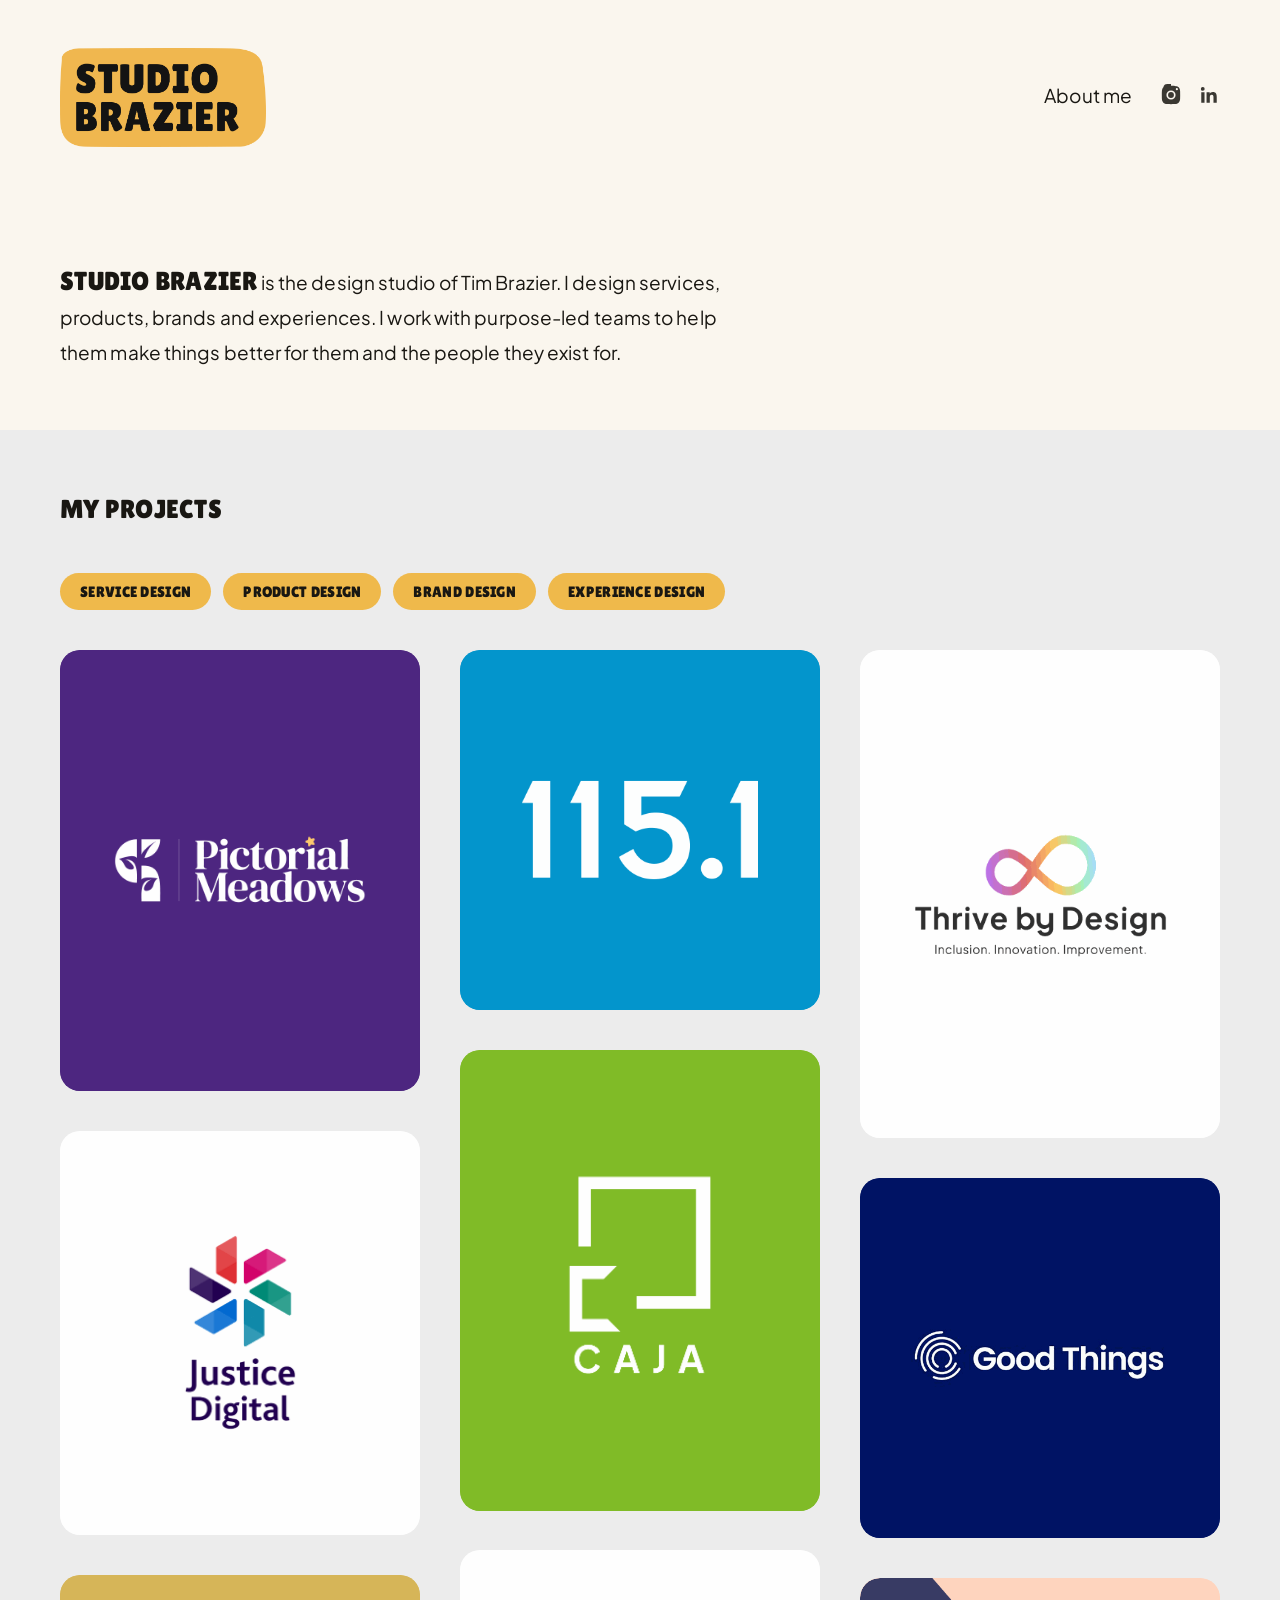
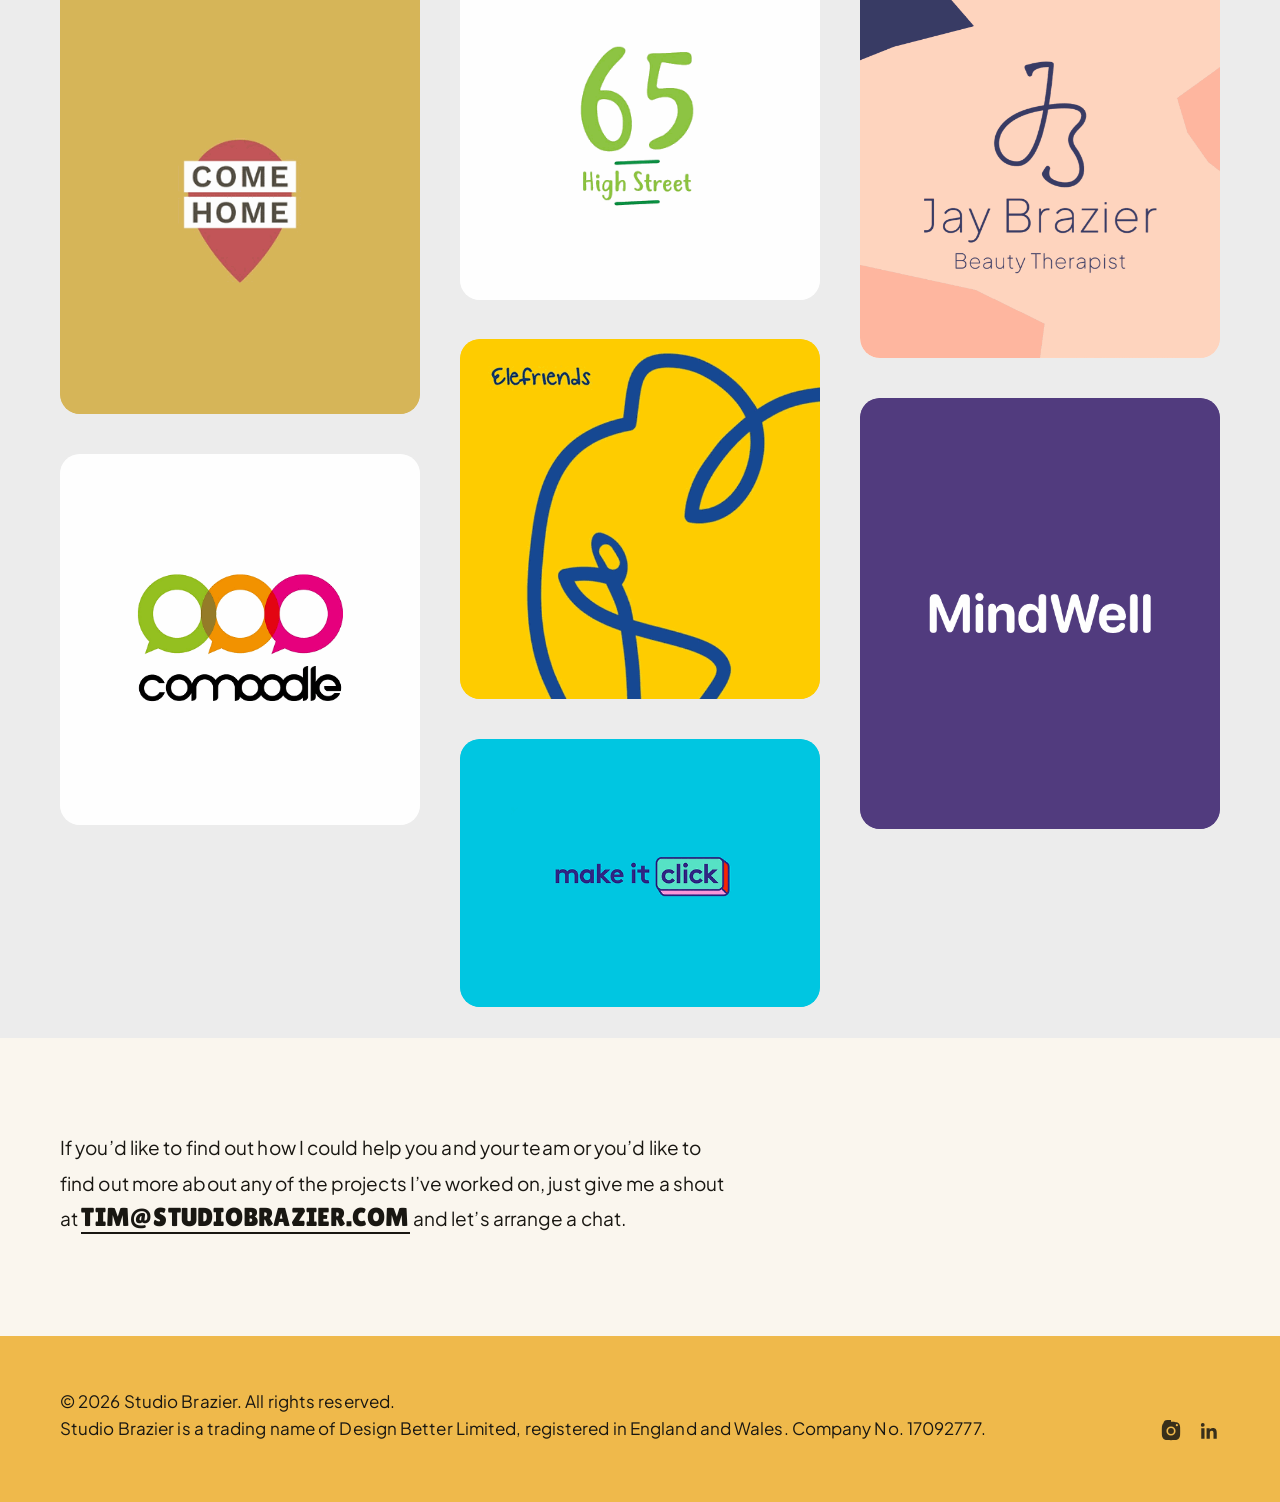
==== commit fe758092: "Experiment: filter chips above the grid instead of category cards Pushed to a branch, not main — thi" ====
--- a/index.html
+++ b/index.html
@@ -57,10 +57,17 @@
     <div class="container">
       <h2 class="section-label" id="work-heading">My projects</h2>
 
+      <div class="filters" role="group" aria-label="Filter projects by category">
+        <button class="filter-chip" type="button" data-filter="service-design" aria-pressed="false">Service design</button>
+        <button class="filter-chip" type="button" data-filter="product-design" aria-pressed="false">Product design</button>
+        <button class="filter-chip" type="button" data-filter="brand-design" aria-pressed="false">Brand design</button>
+        <button class="filter-chip" type="button" data-filter="experience-design" aria-pressed="false">Experience design</button>
+      </div>
+
       <div class="grid">
 
         <!-- Column one -->
-        <article class="tile tile--pictorial-meadows">
+        <article class="tile tile--pictorial-meadows" data-category="product-design">
           <div class="tile__media">
             <img src="assets/img/projects/pictorial-meadows.png" alt="Pictorial Meadows" width="880" height="1078" loading="lazy">
           </div>
@@ -76,9 +83,7 @@
           </button>
         </article>
 
-        <div class="category">Service<br>design</div>
-
-        <article class="tile tile--justice-digital">
+        <article class="tile tile--justice-digital" data-category="service-design">
           <div class="tile__media">
             <img src="assets/img/projects/justice-digital.png" alt="Justice Digital" width="732" height="821" loading="lazy">
           </div>
@@ -94,7 +99,7 @@
           </button>
         </article>
 
-        <article class="tile tile--come-home">
+        <article class="tile tile--come-home" data-category="service-design">
           <div class="tile__media">
             <img src="assets/img/projects/come-home.png" alt="Come Home, South Yorkshire Housing Association" width="468" height="546" loading="lazy">
           </div>
@@ -110,7 +115,7 @@
           </button>
         </article>
 
-        <article class="tile tile--comoodle">
+        <article class="tile tile--comoodle" data-category="service-design">
           <div class="tile__media">
             <img src="assets/img/projects/comoodle.png" alt="Comoodle" width="523" height="539" loading="lazy">
           </div>
@@ -127,7 +132,7 @@
         </article>
 
         <!-- Column two -->
-        <article class="tile tile--one-one-five" data-col-start>
+        <article class="tile tile--one-one-five" data-col-start data-category="product-design">
           <div class="tile__media">
             <img src="assets/img/projects/one-one-five.png" alt="115.1" width="1024" height="1024" loading="lazy">
           </div>
@@ -143,7 +148,7 @@
           </button>
         </article>
 
-        <article class="tile tile--caja">
+        <article class="tile tile--caja" data-category="service-design">
           <div class="tile__media">
             <img src="assets/img/projects/caja.png" alt="CAJA" width="741" height="947" loading="lazy">
           </div>
@@ -159,7 +164,7 @@
           </button>
         </article>
 
-        <article class="tile tile--sixty-five">
+        <article class="tile tile--sixty-five" data-category="experience-design">
           <div class="tile__media">
             <img src="assets/img/projects/sixty-five-high-street.png" alt="65 High Street" width="463" height="449" loading="lazy">
           </div>
@@ -175,9 +180,7 @@
           </button>
         </article>
 
-        <div class="category">Brand<br>design</div>
-
-        <article class="tile tile--elefriends">
+        <article class="tile tile--elefriends" data-category="product-design">
           <div class="tile__media">
             <img src="assets/img/projects/elefriends.png" alt="Elefriends" width="552" height="552" loading="lazy">
           </div>
@@ -193,7 +196,7 @@
           </button>
         </article>
 
-        <article class="tile tile--make-it-click">
+        <article class="tile tile--make-it-click" data-category="service-design">
           <div class="tile__media">
             <img src="assets/img/projects/make-it-click.png" alt="Make it Click" width="564" height="419" loading="lazy">
           </div>
@@ -210,7 +213,7 @@
         </article>
 
         <!-- Column three -->
-        <article class="tile tile--thrive" data-col-start>
+        <article class="tile tile--thrive" data-col-start data-category="service-design">
           <div class="tile__media">
             <img src="assets/img/projects/thrive-by-design.png" alt="Thrive by Design" width="573" height="658" loading="lazy">
           </div>
@@ -226,9 +229,7 @@
           </button>
         </article>
 
-        <div class="category">Experience<br>design</div>
-
-        <article class="tile tile--good-things">
+        <article class="tile tile--good-things" data-category="service-design">
           <div class="tile__media">
             <img src="assets/img/projects/good-things.png" alt="Good Things Foundation" width="622" height="622" loading="lazy">
           </div>
@@ -244,7 +245,7 @@
           </button>
         </article>
 
-        <article class="tile tile--jay-brazier">
+        <article class="tile tile--jay-brazier" data-category="brand-design">
           <div class="tile__media">
             <img src="assets/img/projects/jay-brazier.png" alt="Jay Brazier Beauty" width="730" height="646" loading="lazy">
           </div>
@@ -260,9 +261,7 @@
           </button>
         </article>
 
-        <div class="category">Product<br>design</div>
-
-        <article class="tile tile--mindwell">
+        <article class="tile tile--mindwell" data-category="product-design">
           <div class="tile__media">
             <img src="assets/img/projects/mindwell.png" alt="MindWell" width="570" height="682" loading="lazy">
           </div>
--- a/assets/css/styles.css
+++ b/assets/css/styles.css
@@ -303,22 +303,39 @@
   min-width: 0;
 }
 
-/* Category label card ------------------------------------------------------ */
-.category {
+/* Filter chips --------------------------------------------------------------
+   Replaced the category label cards that used to sit inside the grid — see
+   main.js for the filtering logic. */
+.filters {
   display: flex;
-  align-items: center;
-  padding: 22px 28px;
-  min-height: 115px;
+  flex-wrap: wrap;
+  gap: 12px;
+  margin: 0 0 40px;
+}
+
+.filter-chip {
+  appearance: none;
+  padding: 9px 20px;
+  border: 0;
+  border-radius: 999px;
   background: var(--amber);
-  border-radius: var(--radius);
   color: var(--ink);
   font-family: var(--font-display);
-  font-size: 25px;
-  font-weight: 400;
-  line-height: 1.25;
+  font-size: 15px;
+  font-weight: 400;
+  line-height: 1.3;
   letter-spacing: 0.02em;
   text-transform: uppercase;
-}
+  cursor: pointer;
+  transition: background-color 0.2s var(--ease), color 0.2s var(--ease), transform 0.2s var(--ease);
+}
+.filter-chip:not([aria-pressed="true"]):hover { filter: brightness(0.94); }
+.filter-chip:active { transform: translateY(1px); }
+.filter-chip[aria-pressed="true"] {
+  background: var(--ink);
+  color: var(--amber);
+}
+.filter-chip[aria-pressed="true"]:hover { filter: brightness(1.3); }
 
 /* Project tile ------------------------------------------------------------- */
 .tile {
@@ -340,6 +357,11 @@
   border-radius: var(--radius);
   background: var(--white);
   -webkit-tap-highlight-color: transparent;
+}
+
+/* Set by main.js when a filter chip is active and this tile doesn't match. */
+.tile--filtered-out {
+  display: none;
 }
 
 /* Invisible control covering the tile: gives the hover panel keyboard and
@@ -620,8 +642,8 @@
 
   .intro { padding-block: 52px 40px; }
   .section-label { margin-bottom: 28px; }
-
-  .category { min-height: 92px; padding: 18px 22px; font-size: 22px; }
+  .filters { gap: 10px; margin-bottom: 28px; }
+  .filter-chip { padding: 8px 16px; font-size: 14px; }
 
   .error-page h1 { font-size: 34px; }
 }
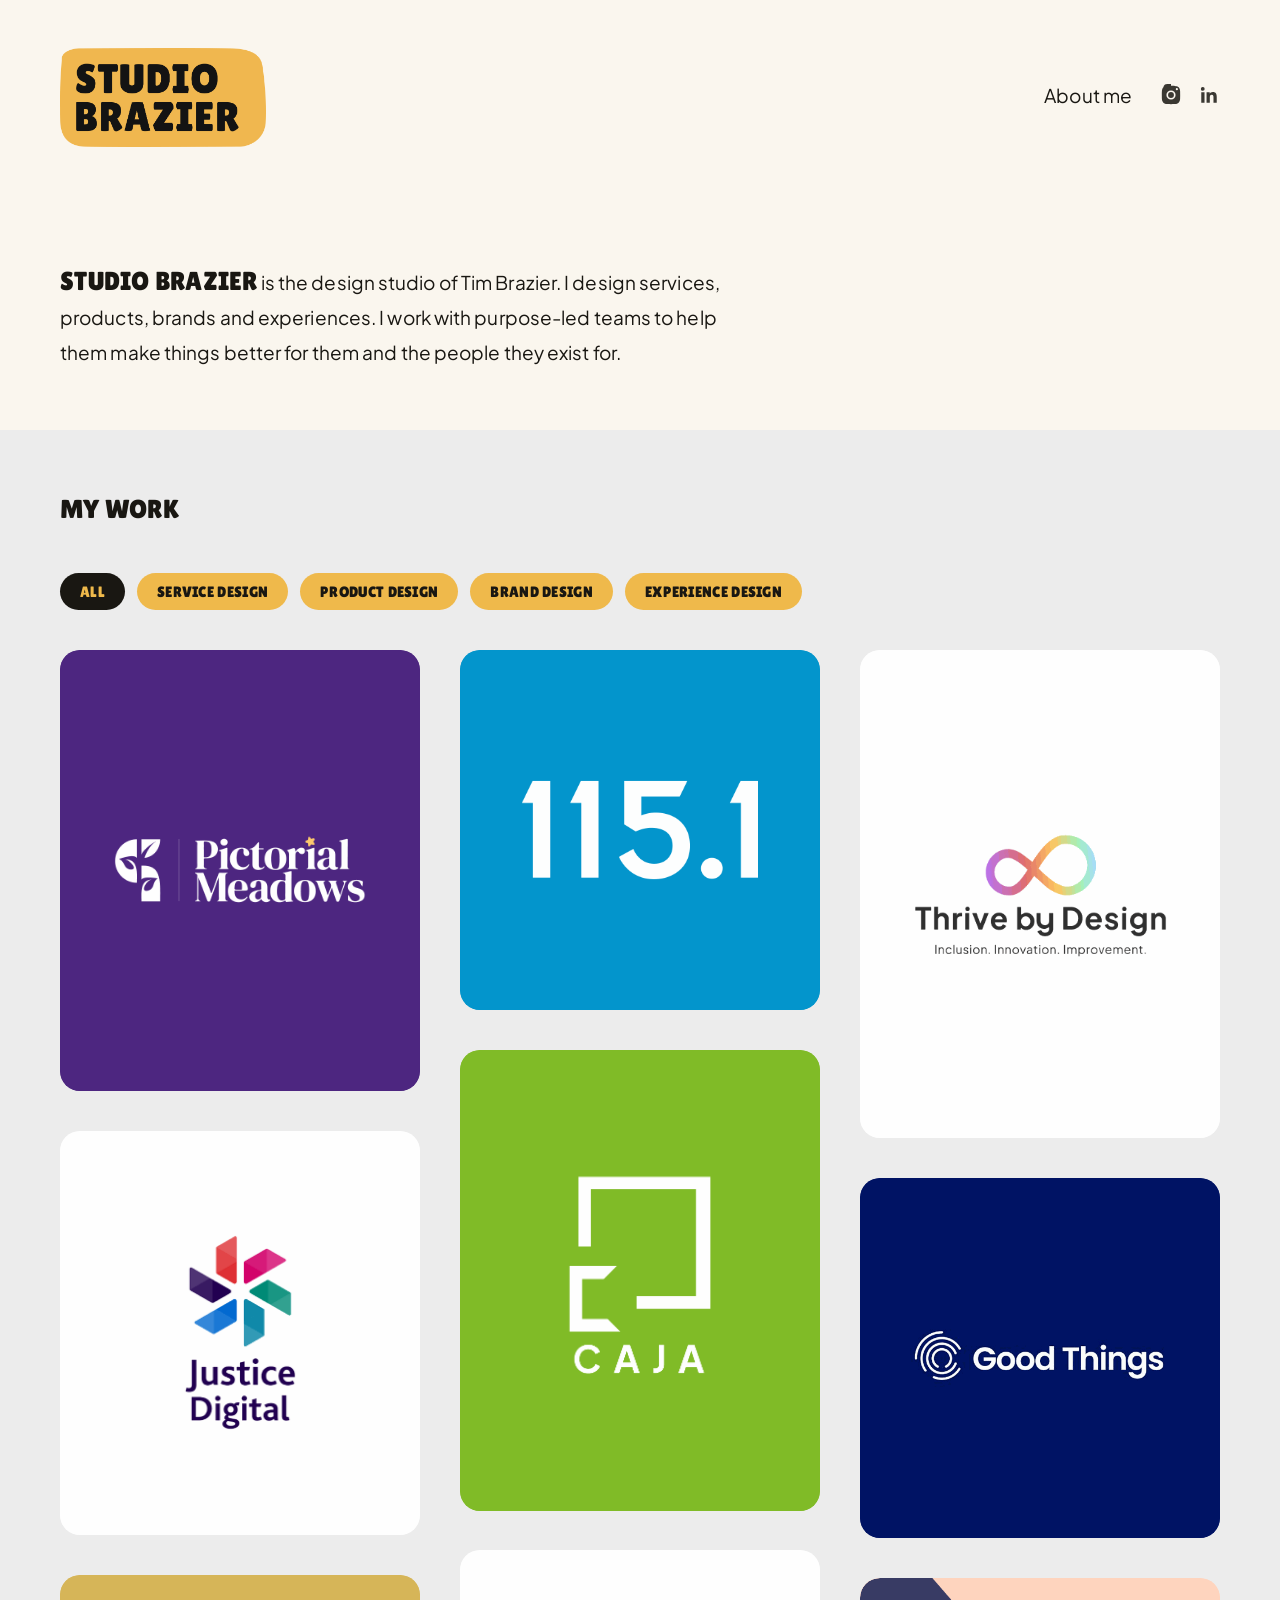
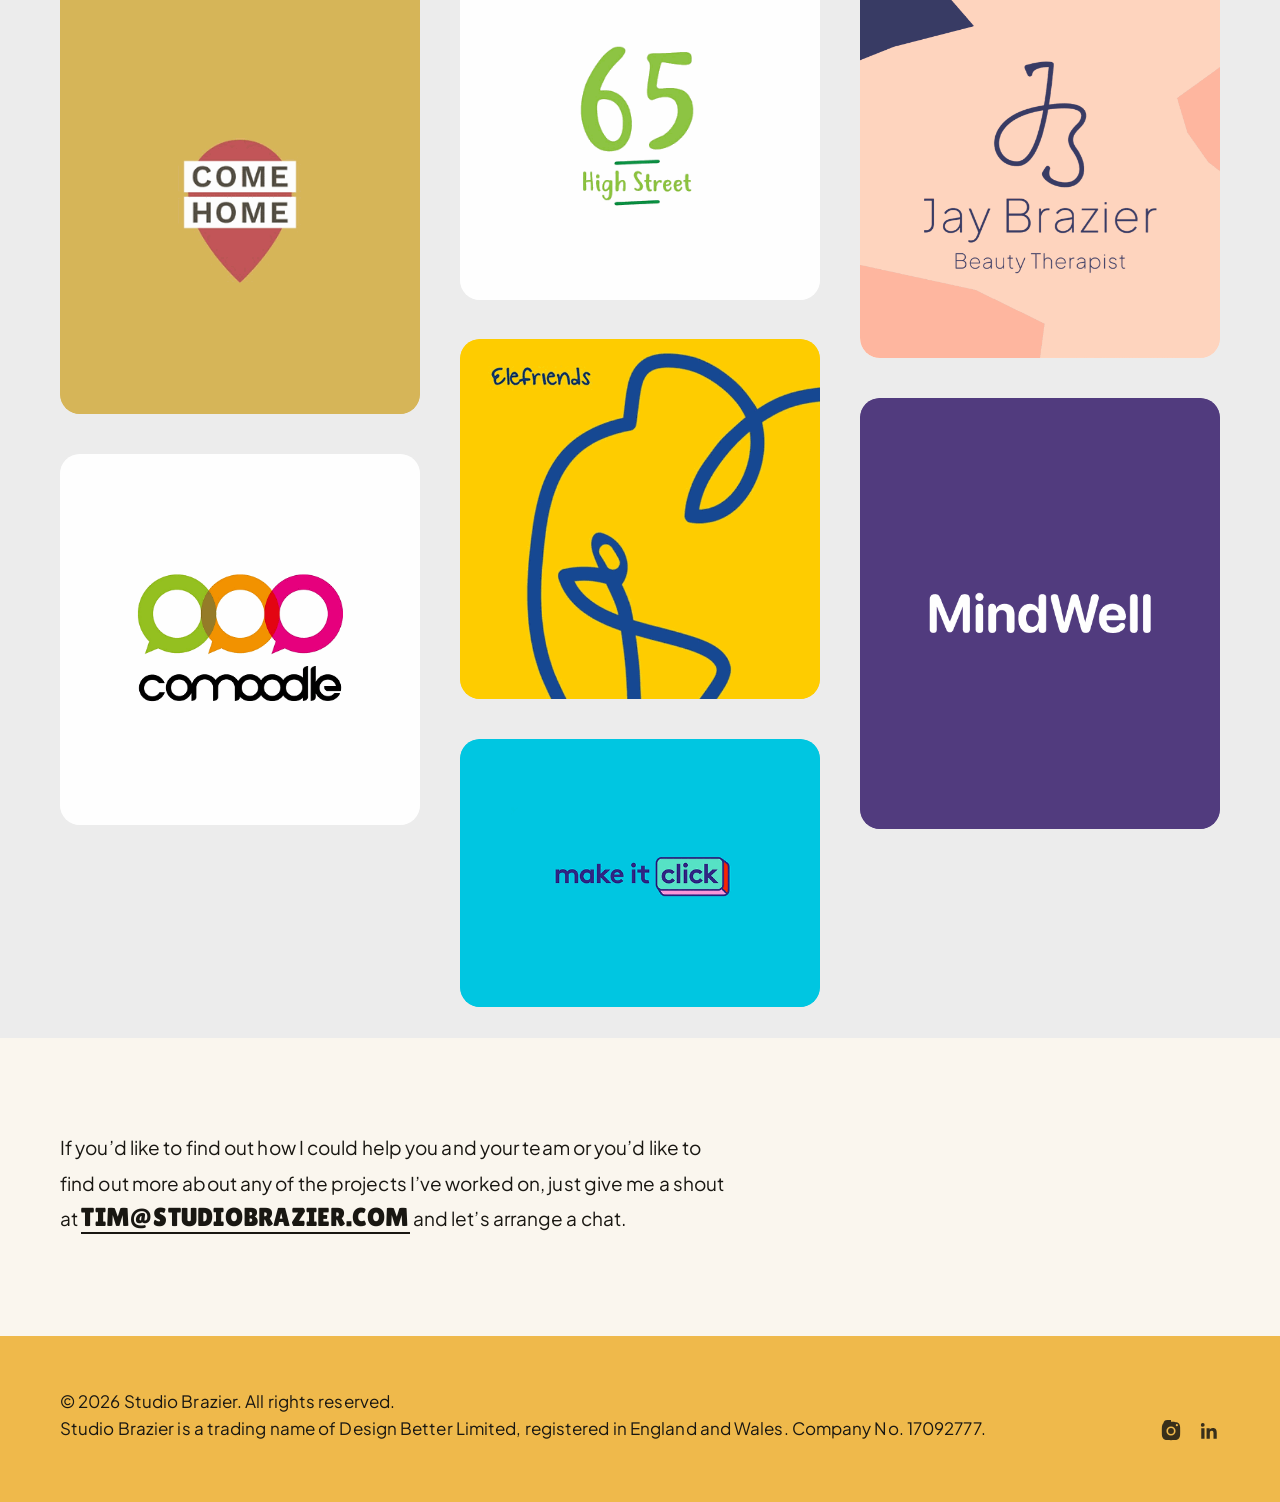
==== commit 3e899c67: "Add an All chip to clear filters and rename heading to My Work" ====
--- a/index.html
+++ b/index.html
@@ -55,9 +55,10 @@
 
   <section class="work" aria-labelledby="work-heading">
     <div class="container">
-      <h2 class="section-label" id="work-heading">My projects</h2>
+      <h2 class="section-label" id="work-heading">My work</h2>
 
       <div class="filters" role="group" aria-label="Filter projects by category">
+        <button class="filter-chip" type="button" data-filter="all" aria-pressed="true">All</button>
         <button class="filter-chip" type="button" data-filter="service-design" aria-pressed="false">Service design</button>
         <button class="filter-chip" type="button" data-filter="product-design" aria-pressed="false">Product design</button>
         <button class="filter-chip" type="button" data-filter="brand-design" aria-pressed="false">Brand design</button>
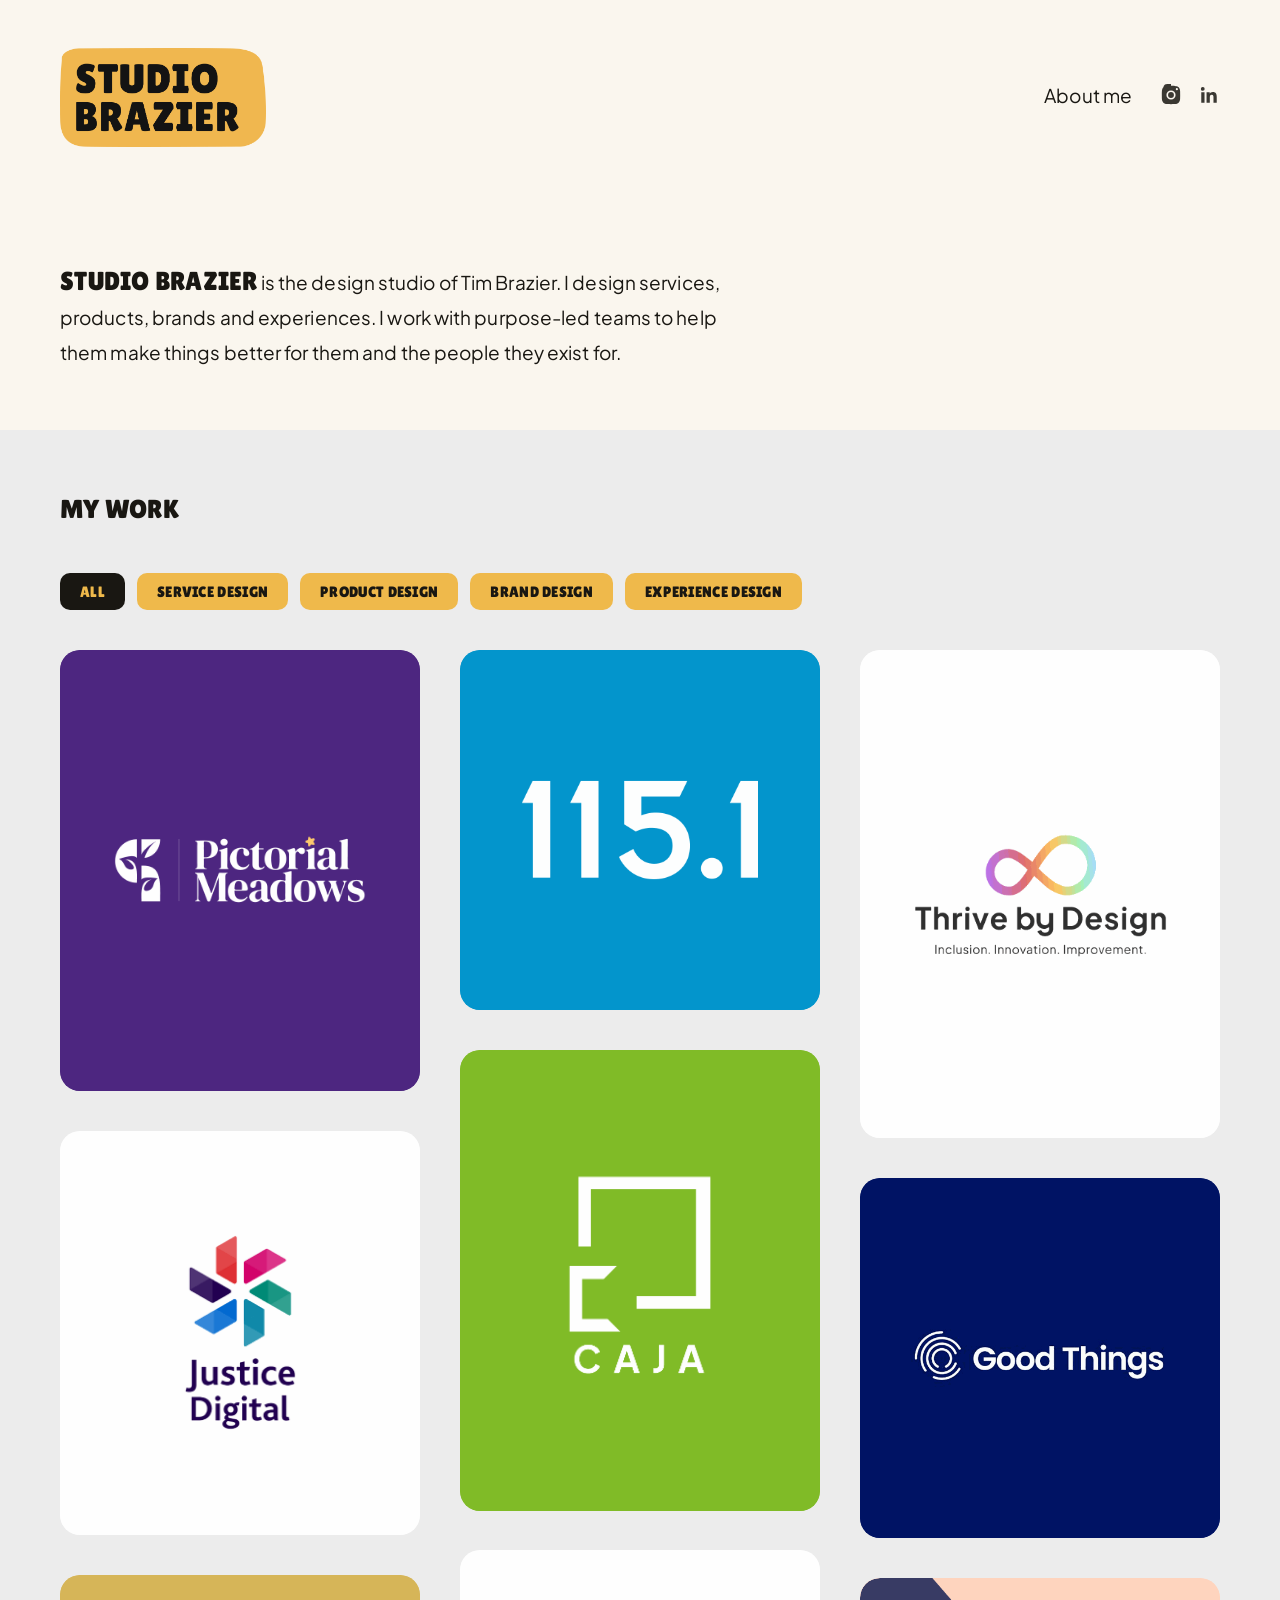
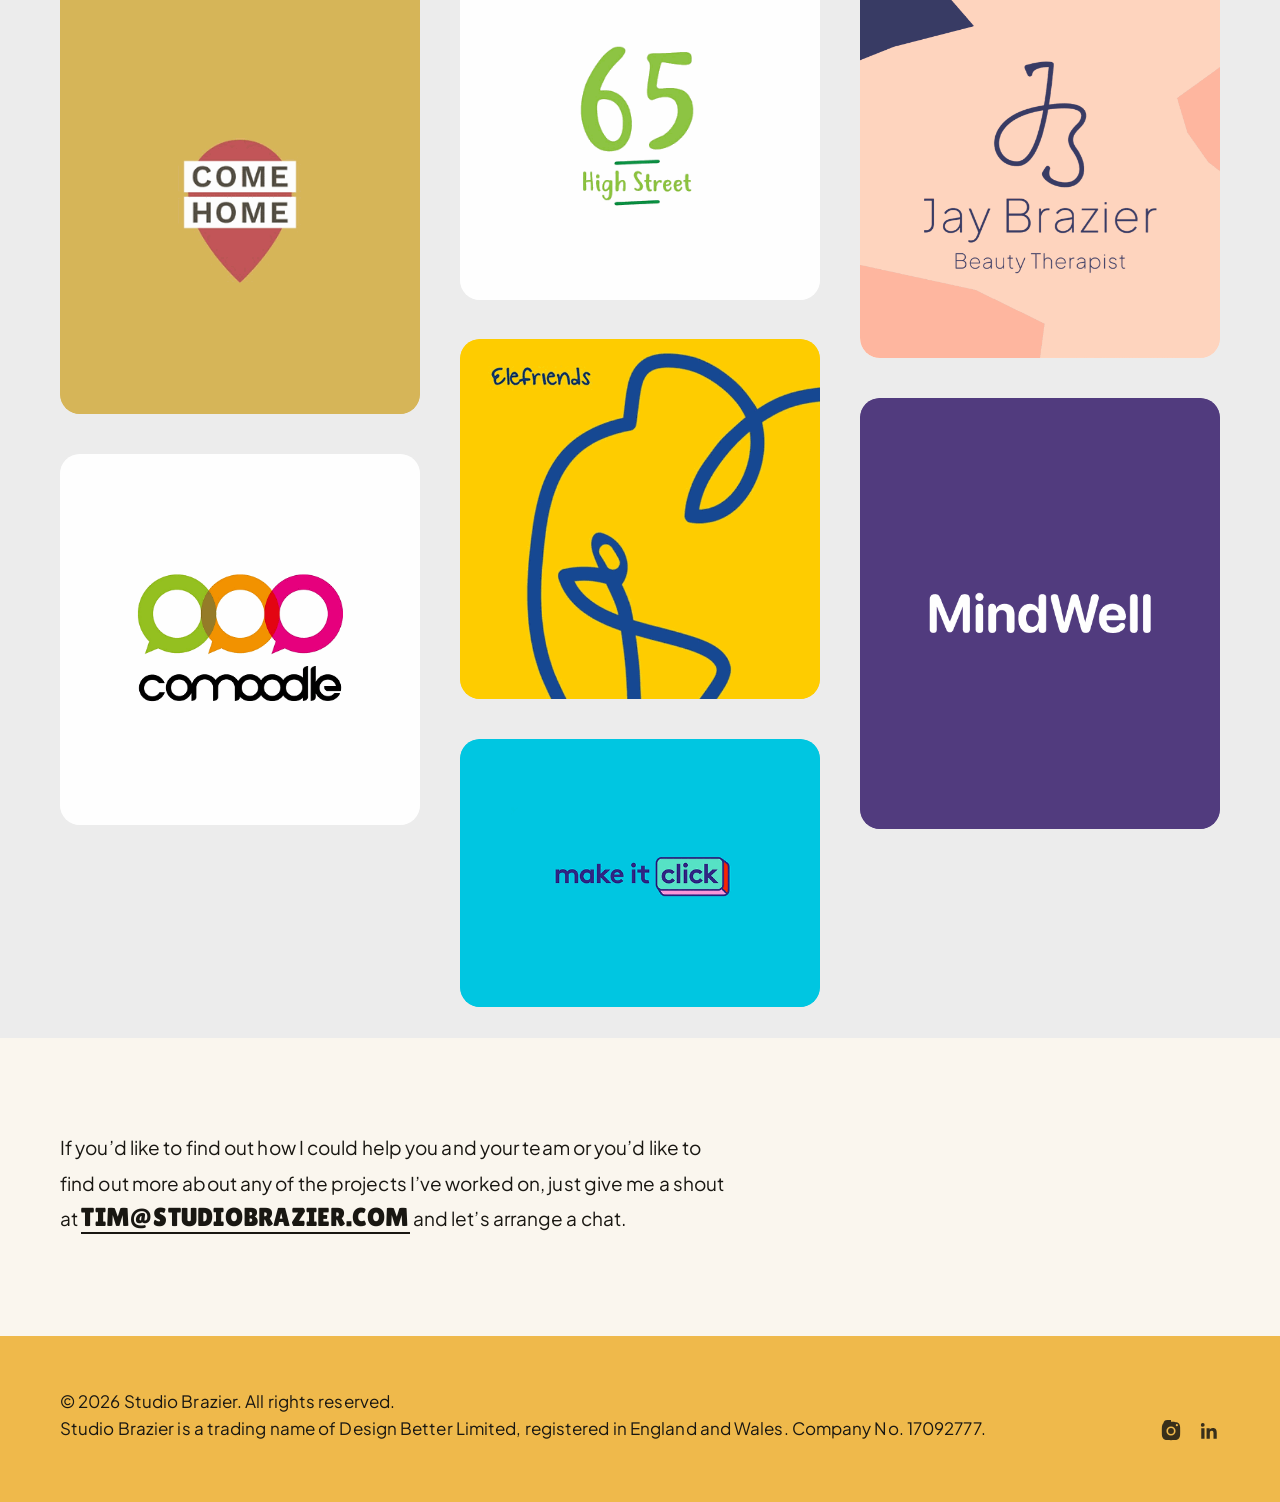
==== commit 74bd7cff: "Update project overlay copy for South Yorkshire Housing Association, 115.1 and Jay Brazier Beauty Co" ====
--- a/index.html
+++ b/index.html
@@ -107,7 +107,7 @@
           <div class="tile__panel" id="panel-come-home">
             <div>
               <h3 class="tile__title">South Yorkshire Housing Association</h3>
-              <p class="tile__desc">Redesigning tenant facing services while making them available online.</p>
+              <p class="tile__desc">Re-designing tenant facing services while making them accessible online.</p>
             </div>
             <span class="tile__tag">Service design</span>
           </div>
@@ -140,7 +140,7 @@
           <div class="tile__panel" id="panel-one-one-five">
             <div>
               <h3 class="tile__title">115.1</h3>
-              <p class="tile__desc">Designing and managing the delivery of an app supporting international work.</p>
+              <p class="tile__desc">Designing and managing the delivery of an app supporting work across 40 countries.</p>
             </div>
             <span class="tile__tag">Product design</span>
           </div>
@@ -253,7 +253,7 @@
           <div class="tile__panel" id="panel-jay-brazier">
             <div>
               <h3 class="tile__title">Jay Brazier Beauty</h3>
-              <p class="tile__desc">Designing a brand &amp; visual identity for my wife’s new freelance health and beauty business.</p>
+              <p class="tile__desc">Designing a brand &amp; visual identity for my wife’s freelance health and beauty business.</p>
             </div>
             <span class="tile__tag">Brand design</span>
           </div>
--- a/assets/css/styles.css
+++ b/assets/css/styles.css
@@ -317,7 +317,7 @@
   appearance: none;
   padding: 9px 20px;
   border: 0;
-  border-radius: 999px;
+  border-radius: var(--radius-sm);
   background: var(--amber);
   color: var(--ink);
   font-family: var(--font-display);
@@ -473,6 +473,7 @@
   font-weight: 400;
   line-height: 1.25;
   letter-spacing: 0.01em;
+  text-transform: uppercase;
 }
 
 .tile__desc {
